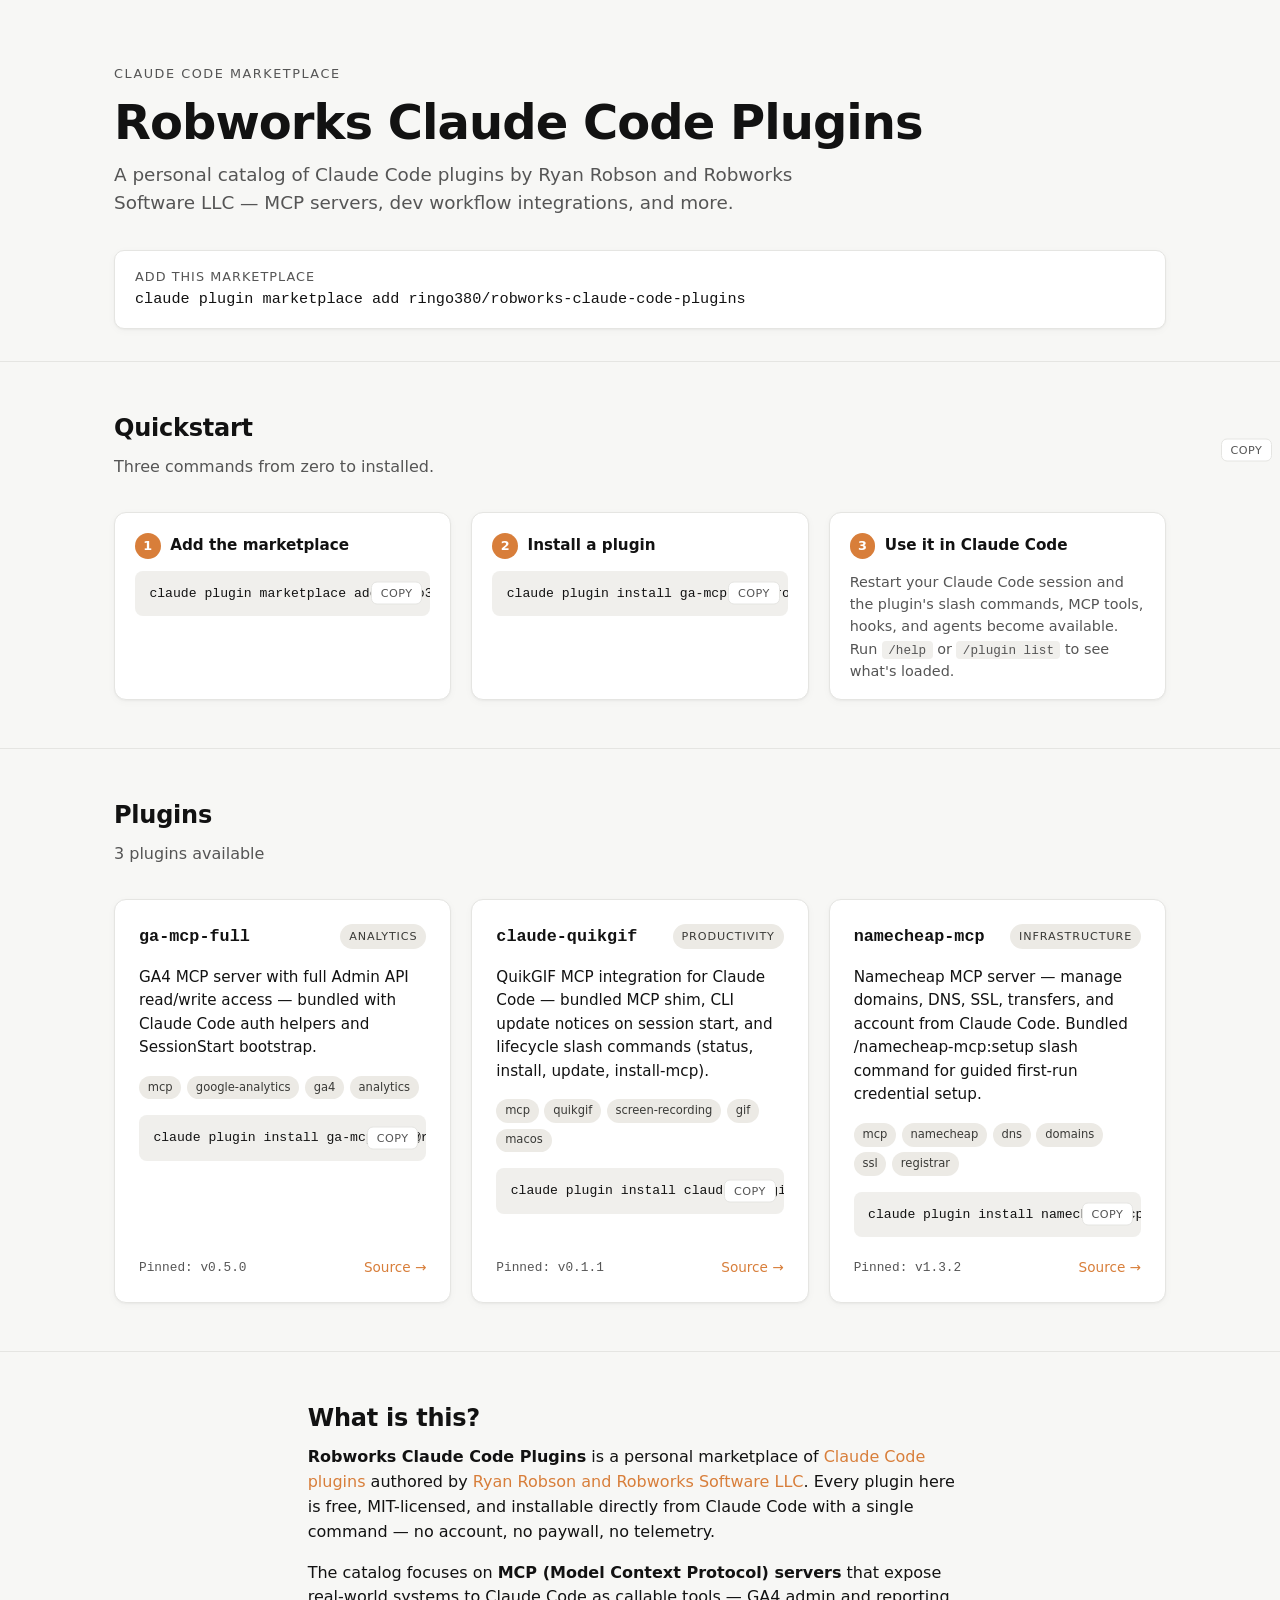
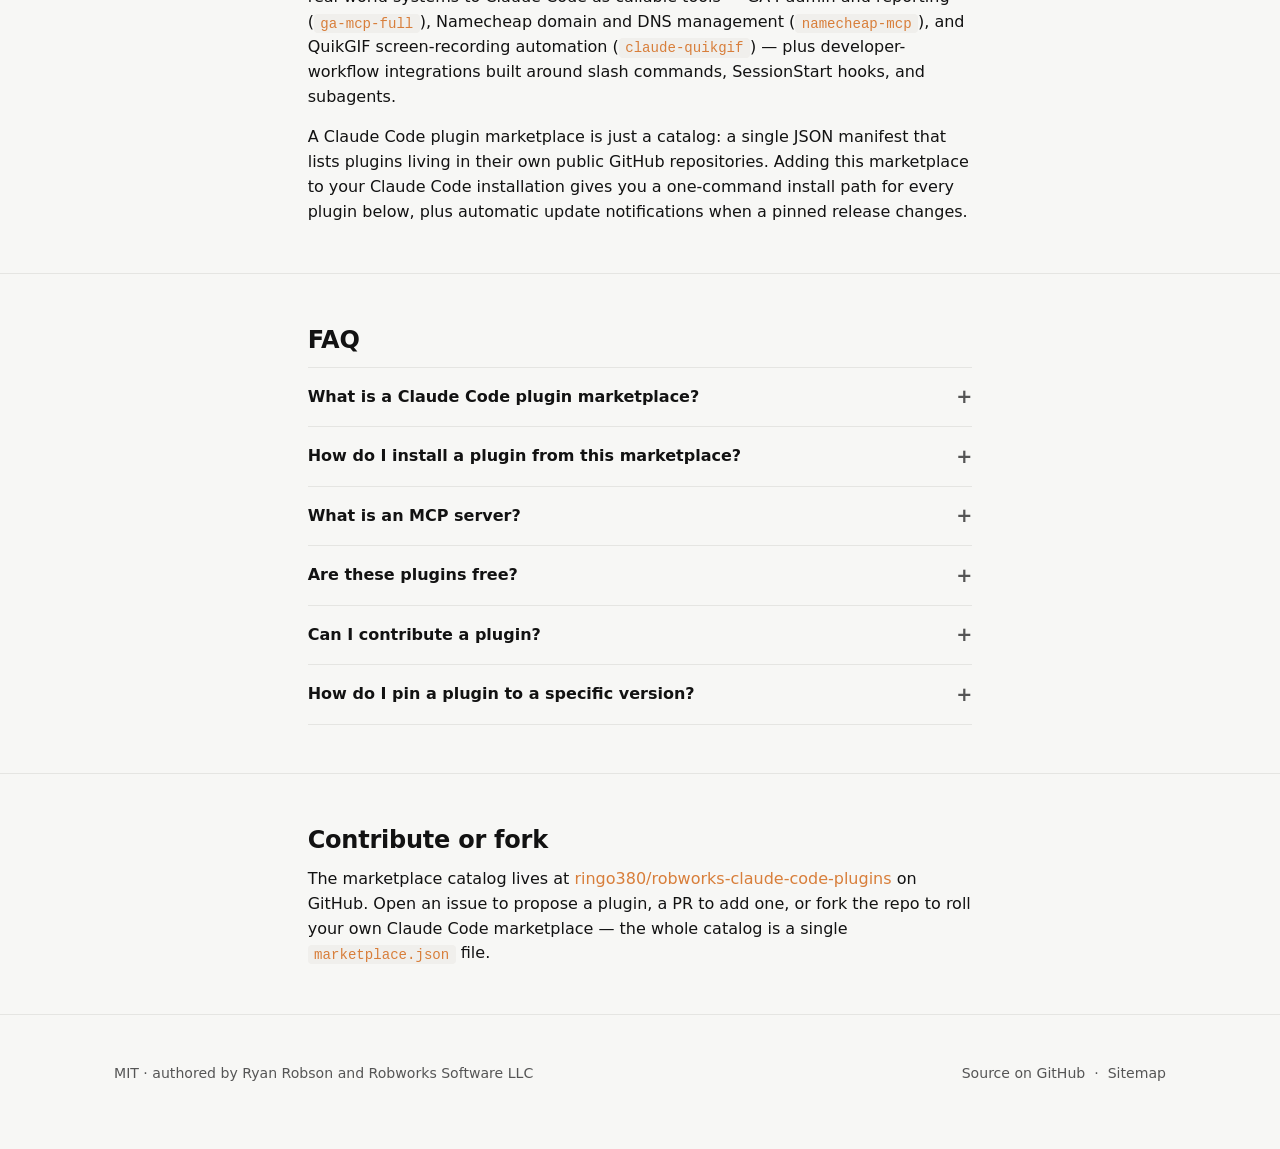
==== docs/index.html @ 470acc2c "fix: sync JSON-LD FAQPage with visible FAQ (6 Q&As) The visible HTML FAQ has six collapsible Q&As bu" ====
<!doctype html>
<html lang="en">
<head>
  <meta charset="utf-8" />
  <meta name="viewport" content="width=device-width, initial-scale=1" />
  <title>Robworks Claude Code Plugins · MCP server marketplace</title>
  <meta name="description" content="A personal Claude Code plugin marketplace by Ryan Robson and Robworks Software LLC. Install MCP servers for Google Analytics, Namecheap, and QuikGIF plus developer workflow plugins with a single command." />
  <link rel="canonical" href="https://code.robworks.info/" />
  <meta name="robots" content="index,follow,max-image-preview:large" />
  <meta name="theme-color" content="#d87e3a" />
  <meta name="author" content="Ryan Robson and Robworks Software LLC" />

  <meta property="og:type" content="website" />
  <meta property="og:site_name" content="Robworks Claude Code Plugins" />
  <meta property="og:locale" content="en_US" />
  <meta property="og:title" content="Robworks Claude Code Plugins · MCP server marketplace" />
  <meta property="og:description" content="A personal Claude Code plugin marketplace — MCP servers for Google Analytics, Namecheap, QuikGIF, and more. Free, MIT-licensed, installable in one command." />
  <meta property="og:url" content="https://code.robworks.info/" />
  <meta property="og:image" content="https://code.robworks.info/og-image.png" />
  <meta property="og:image:width" content="1200" />
  <meta property="og:image:height" content="630" />
  <meta property="og:image:alt" content="Robworks Claude Code Plugins — a personal marketplace of MCP servers and developer workflow plugins" />

  <meta name="twitter:card" content="summary_large_image" />
  <meta name="twitter:title" content="Robworks Claude Code Plugins · MCP server marketplace" />
  <meta name="twitter:description" content="A personal Claude Code plugin marketplace — MCP servers for Google Analytics, Namecheap, QuikGIF, and more. Free, MIT-licensed, installable in one command." />
  <meta name="twitter:image" content="https://code.robworks.info/og-image.png" />
  <meta name="twitter:image:alt" content="Robworks Claude Code Plugins marketplace" />

  <link rel="stylesheet" href="./style.css" />
  <link rel="icon" href="data:image/svg+xml,%3Csvg xmlns='http://www.w3.org/2000/svg' viewBox='0 0 100 100'%3E%3Ctext y='.9em' font-size='90'%3E%E2%9A%99%EF%B8%8F%3C/text%3E%3C/svg%3E" />

  <!-- BEGIN:JSONLD -->
  <script type="application/ld+json">
{
  "@context": "https://schema.org",
  "@graph": [
    {
      "@type": "Organization",
      "@id": "https://robworks.info/#org",
      "name": "Robworks Software LLC",
      "url": "https://robworks.info",
      "founder": {
        "@type": "Person",
        "name": "Ryan Robson"
      }
    },
    {
      "@type": "WebSite",
      "@id": "https://code.robworks.info/#website",
      "url": "https://code.robworks.info/",
      "name": "Robworks Claude Code Plugins",
      "publisher": {
        "@id": "https://robworks.info/#org"
      },
      "inLanguage": "en-US"
    },
    {
      "@type": "CollectionPage",
      "@id": "https://code.robworks.info/#page",
      "url": "https://code.robworks.info/",
      "name": "Robworks Claude Code Plugins",
      "description": "A personal Claude Code plugin marketplace — MCP servers and developer workflow plugins authored by Ryan Robson and Robworks Software LLC.",
      "inLanguage": "en-US",
      "isPartOf": {
        "@id": "https://code.robworks.info/#website"
      },
      "publisher": {
        "@id": "https://robworks.info/#org"
      },
      "mainEntity": {
        "@id": "https://code.robworks.info/#plugins"
      },
      "primaryImageOfPage": "https://code.robworks.info/og-image.png"
    },
    {
      "@type": "ItemList",
      "@id": "https://code.robworks.info/#plugins",
      "name": "Claude Code plugins by Robworks Software LLC",
      "numberOfItems": 3,
      "itemListElement": [
        {
          "@type": "ListItem",
          "position": 1,
          "url": "https://code.robworks.info/#plugin-ga-mcp-full",
          "item": {
            "@id": "https://code.robworks.info/#sw-ga-mcp-full"
          }
        },
        {
          "@type": "ListItem",
          "position": 2,
          "url": "https://code.robworks.info/#plugin-claude-quikgif",
          "item": {
            "@id": "https://code.robworks.info/#sw-claude-quikgif"
          }
        },
        {
          "@type": "ListItem",
          "position": 3,
          "url": "https://code.robworks.info/#plugin-namecheap-mcp",
          "item": {
            "@id": "https://code.robworks.info/#sw-namecheap-mcp"
          }
        }
      ]
    },
    {
      "@type": "SoftwareApplication",
      "@id": "https://code.robworks.info/#sw-ga-mcp-full",
      "name": "ga-mcp-full",
      "applicationCategory": "DeveloperApplication",
      "applicationSubCategory": "Claude Code plugin",
      "operatingSystem": "macOS, Linux, Windows",
      "description": "GA4 MCP server with full Admin API read/write access — bundled with Claude Code auth helpers and SessionStart bootstrap.",
      "softwareVersion": "0.5.0",
      "license": "https://opensource.org/licenses/MIT",
      "url": "https://github.com/ringo380/ga-mcp-full",
      "codeRepository": "https://github.com/ringo380/ga-mcp-full",
      "downloadUrl": "https://github.com/ringo380/ga-mcp-full/releases/tag/v0.5.0",
      "keywords": "mcp, google-analytics, ga4, analytics, claude-code, plugin",
      "author": {
        "@id": "https://robworks.info/#org"
      },
      "publisher": {
        "@id": "https://robworks.info/#org"
      },
      "offers": {
        "@type": "Offer",
        "price": "0",
        "priceCurrency": "USD"
      }
    },
    {
      "@type": "SoftwareApplication",
      "@id": "https://code.robworks.info/#sw-claude-quikgif",
      "name": "claude-quikgif",
      "applicationCategory": "DeveloperApplication",
      "applicationSubCategory": "Claude Code plugin",
      "operatingSystem": "macOS",
      "description": "QuikGIF MCP integration for Claude Code — bundled MCP shim, CLI update notices on session start, and lifecycle slash commands (status, install, update, install-mcp).",
      "softwareVersion": "0.1.1",
      "license": "https://opensource.org/licenses/MIT",
      "url": "https://github.com/ringo380/claude-quikgif",
      "codeRepository": "https://github.com/ringo380/claude-quikgif",
      "downloadUrl": "https://github.com/ringo380/claude-quikgif/releases/tag/v0.1.1",
      "keywords": "mcp, quikgif, screen-recording, gif, macos, claude-code, plugin",
      "author": {
        "@id": "https://robworks.info/#org"
      },
      "publisher": {
        "@id": "https://robworks.info/#org"
      },
      "offers": {
        "@type": "Offer",
        "price": "0",
        "priceCurrency": "USD"
      }
    },
    {
      "@type": "SoftwareApplication",
      "@id": "https://code.robworks.info/#sw-namecheap-mcp",
      "name": "namecheap-mcp",
      "applicationCategory": "DeveloperApplication",
      "applicationSubCategory": "Claude Code plugin",
      "operatingSystem": "macOS, Linux, Windows",
      "description": "Namecheap MCP server — manage domains, DNS, SSL, transfers, and account from Claude Code. Bundled /namecheap-mcp:setup slash command for guided first-run credential setup.",
      "softwareVersion": "1.3.2",
      "license": "https://opensource.org/licenses/MIT",
      "url": "https://github.com/ringo380/namecheap-mcp",
      "codeRepository": "https://github.com/ringo380/namecheap-mcp",
      "downloadUrl": "https://github.com/ringo380/namecheap-mcp/releases/tag/v1.3.2",
      "keywords": "mcp, namecheap, dns, domains, ssl, registrar, claude-code, plugin",
      "author": {
        "@id": "https://robworks.info/#org"
      },
      "publisher": {
        "@id": "https://robworks.info/#org"
      },
      "offers": {
        "@type": "Offer",
        "price": "0",
        "priceCurrency": "USD"
      }
    },
    {
      "@type": "FAQPage",
      "@id": "https://code.robworks.info/#faq",
      "mainEntity": [
        {
          "@type": "Question",
          "name": "What is a Claude Code plugin marketplace?",
          "acceptedAnswer": {
            "@type": "Answer",
            "text": "A Claude Code plugin marketplace is a catalog of plugins — MCP servers, slash commands, agents, skills, and hooks — that you can add to Claude Code with a single command. Adding a marketplace lets you discover and install any of its plugins from inside your terminal."
          }
        },
        {
          "@type": "Question",
          "name": "How do I install a plugin from this marketplace?",
          "acceptedAnswer": {
            "@type": "Answer",
            "text": "Run claude plugin marketplace add ringo380/robworks-claude-code-plugins once, then claude plugin install <name>@robworks-claude-code-plugins for any plugin listed on this page."
          }
        },
        {
          "@type": "Question",
          "name": "What is an MCP server?",
          "acceptedAnswer": {
            "@type": "Answer",
            "text": "An MCP (Model Context Protocol) server exposes tools and resources to an LLM client like Claude Code. Every plugin in this marketplace that ends in -mcp or includes MCP in its name bundles an MCP server you can call from natural-language prompts inside Claude Code."
          }
        },
        {
          "@type": "Question",
          "name": "Are these plugins free?",
          "acceptedAnswer": {
            "@type": "Answer",
            "text": "Yes. Every plugin in this marketplace is MIT-licensed and free to install and use. Some plugins require third-party credentials (a Namecheap API key, a Google Analytics property, a QuikGIF license) which are configured out-of-band — the plugin itself never charges you."
          }
        },
        {
          "@type": "Question",
          "name": "Can I contribute a plugin?",
          "acceptedAnswer": {
            "@type": "Answer",
            "text": "Yes — open an issue or PR at the source repository (github.com/ringo380/robworks-claude-code-plugins). See the Contributing a plugin section in the README for the criteria."
          }
        },
        {
          "@type": "Question",
          "name": "How do I pin a plugin to a specific version?",
          "acceptedAnswer": {
            "@type": "Answer",
            "text": "Each plugin entry in marketplace.json carries a ref (branch or tag) or sha (exact commit). Every plugin on this page is already pinned to a tagged release; see the Pinned link on each card for the exact version."
          }
        }
      ]
    }
  ]
}
  </script>
<!-- END:JSONLD -->
</head>
<body>
  <header>
    <div class="container">
      <p class="eyebrow">Claude Code marketplace</p>
      <h1>Robworks Claude Code Plugins</h1>
      <p class="tagline" id="tagline">A personal catalog of Claude Code plugins by Ryan Robson and Robworks Software LLC — MCP servers, dev workflow integrations, and more.</p>
      <div class="hero-cta">
        <div>
          <div class="label">Add this marketplace</div>
          <code>claude plugin marketplace add ringo380/robworks-claude-code-plugins</code>
        </div>
        <button class="copy-btn" data-copy="claude plugin marketplace add ringo380/robworks-claude-code-plugins">Copy</button>
      </div>
    </div>
  </header>

  <main>
    <section id="quickstart" aria-labelledby="quickstart-heading">
      <div class="container">
        <h2 id="quickstart-heading">Quickstart</h2>
        <p class="section-meta">Three commands from zero to installed.</p>
        <ol class="steps">
          <li>
            <div class="step-label"><span class="step-num">1</span> Add the marketplace</div>
            <div class="install">
              <code>claude plugin marketplace add ringo380/robworks-claude-code-plugins</code>
              <button class="copy-btn" data-copy="claude plugin marketplace add ringo380/robworks-claude-code-plugins">Copy</button>
            </div>
          </li>
          <li>
            <div class="step-label"><span class="step-num">2</span> Install a plugin</div>
            <div class="install">
              <code>claude plugin install ga-mcp-full@robworks-claude-code-plugins</code>
              <button class="copy-btn" data-copy="claude plugin install ga-mcp-full@robworks-claude-code-plugins">Copy</button>
            </div>
          </li>
          <li>
            <div class="step-label"><span class="step-num">3</span> Use it in Claude Code</div>
            <p class="step-note">Restart your Claude Code session and the plugin's slash commands, MCP tools, hooks, and agents become available. Run <code class="inline">/help</code> or <code class="inline">/plugin list</code> to see what's loaded.</p>
          </li>
        </ol>
      </div>
    </section>

    <section id="plugins" aria-labelledby="plugins-heading">
      <div class="container">
        <h2 id="plugins-heading">Plugins</h2>
        <p class="section-meta" id="plugin-count">3 plugins available</p>
        <div id="plugins-grid" class="grid" aria-live="polite">
          <!-- BEGIN:PLUGIN-CARDS -->
          <article class="card" id="plugin-ga-mcp-full" itemscope itemtype="https://schema.org/SoftwareApplication">
            <div class="card-header">
              <h3 itemprop="name">ga-mcp-full</h3>
              <span class="badge">analytics</span>
            </div>
            <p class="description" itemprop="description">GA4 MCP server with full Admin API read/write access — bundled with Claude Code auth helpers and SessionStart bootstrap.</p>
            <div class="tags">
              <span class="tag">mcp</span>
              <span class="tag">google-analytics</span>
              <span class="tag">ga4</span>
              <span class="tag">analytics</span>
            </div>
            <div class="install">
              <code>claude plugin install ga-mcp-full@robworks-claude-code-plugins</code>
              <button class="copy-btn" data-copy="claude plugin install ga-mcp-full@robworks-claude-code-plugins">Copy</button>
            </div>
            <div class="card-footer">
              <span class="pinned">Pinned: <a href="https://github.com/ringo380/ga-mcp-full/releases/tag/v0.5.0" itemprop="softwareVersion">v0.5.0</a></span>
              <a class="repo-link" href="https://github.com/ringo380/ga-mcp-full" itemprop="codeRepository">Source →</a>
            </div>
            <meta itemprop="applicationCategory" content="DeveloperApplication" />
            <meta itemprop="operatingSystem" content="macOS, Linux, Windows" />
          </article>

          <article class="card" id="plugin-claude-quikgif" itemscope itemtype="https://schema.org/SoftwareApplication">
            <div class="card-header">
              <h3 itemprop="name">claude-quikgif</h3>
              <span class="badge">productivity</span>
            </div>
            <p class="description" itemprop="description">QuikGIF MCP integration for Claude Code — bundled MCP shim, CLI update notices on session start, and lifecycle slash commands (status, install, update, install-mcp).</p>
            <div class="tags">
              <span class="tag">mcp</span>
              <span class="tag">quikgif</span>
              <span class="tag">screen-recording</span>
              <span class="tag">gif</span>
              <span class="tag">macos</span>
            </div>
            <div class="install">
              <code>claude plugin install claude-quikgif@robworks-claude-code-plugins</code>
              <button class="copy-btn" data-copy="claude plugin install claude-quikgif@robworks-claude-code-plugins">Copy</button>
            </div>
            <div class="card-footer">
              <span class="pinned">Pinned: <a href="https://github.com/ringo380/claude-quikgif/releases/tag/v0.1.1" itemprop="softwareVersion">v0.1.1</a></span>
              <a class="repo-link" href="https://github.com/ringo380/claude-quikgif" itemprop="codeRepository">Source →</a>
            </div>
            <meta itemprop="applicationCategory" content="DeveloperApplication" />
            <meta itemprop="operatingSystem" content="macOS" />
          </article>

          <article class="card" id="plugin-namecheap-mcp" itemscope itemtype="https://schema.org/SoftwareApplication">
            <div class="card-header">
              <h3 itemprop="name">namecheap-mcp</h3>
              <span class="badge">infrastructure</span>
            </div>
            <p class="description" itemprop="description">Namecheap MCP server — manage domains, DNS, SSL, transfers, and account from Claude Code. Bundled /namecheap-mcp:setup slash command for guided first-run credential setup.</p>
            <div class="tags">
              <span class="tag">mcp</span>
              <span class="tag">namecheap</span>
              <span class="tag">dns</span>
              <span class="tag">domains</span>
              <span class="tag">ssl</span>
              <span class="tag">registrar</span>
            </div>
            <div class="install">
              <code>claude plugin install namecheap-mcp@robworks-claude-code-plugins</code>
              <button class="copy-btn" data-copy="claude plugin install namecheap-mcp@robworks-claude-code-plugins">Copy</button>
            </div>
            <div class="card-footer">
              <span class="pinned">Pinned: <a href="https://github.com/ringo380/namecheap-mcp/releases/tag/v1.3.2" itemprop="softwareVersion">v1.3.2</a></span>
              <a class="repo-link" href="https://github.com/ringo380/namecheap-mcp" itemprop="codeRepository">Source →</a>
            </div>
            <meta itemprop="applicationCategory" content="DeveloperApplication" />
            <meta itemprop="operatingSystem" content="macOS, Linux, Windows" />
          </article>
<!-- END:PLUGIN-CARDS -->
        </div>
      </div>
    </section>

    <section id="about" aria-labelledby="about-heading">
      <div class="container prose">
        <h2 id="about-heading">What is this?</h2>
        <p>
          <strong>Robworks Claude Code Plugins</strong> is a personal marketplace of
          <a href="https://code.claude.com/docs/en/plugins">Claude Code plugins</a> authored by
          <a href="https://robworks.info">Ryan Robson and Robworks Software LLC</a>. Every plugin here
          is free, MIT-licensed, and installable directly from Claude Code with a single command —
          no account, no paywall, no telemetry.
        </p>
        <p>
          The catalog focuses on <strong>MCP (Model Context Protocol) servers</strong> that expose
          real-world systems to Claude Code as callable tools — GA4 admin and reporting
          (<a href="#plugin-ga-mcp-full"><code class="inline">ga-mcp-full</code></a>), Namecheap
          domain and DNS management (<a href="#plugin-namecheap-mcp"><code class="inline">namecheap-mcp</code></a>),
          and QuikGIF screen-recording automation
          (<a href="#plugin-claude-quikgif"><code class="inline">claude-quikgif</code></a>) — plus
          developer-workflow integrations built around slash commands, SessionStart hooks, and
          subagents.
        </p>
        <p>
          A Claude Code plugin marketplace is just a catalog: a single JSON manifest that lists
          plugins living in their own public GitHub repositories. Adding this marketplace to your
          Claude Code installation gives you a one-command install path for every plugin below,
          plus automatic update notifications when a pinned release changes.
        </p>
      </div>
    </section>

    <section id="faq" aria-labelledby="faq-heading">
      <div class="container prose">
        <h2 id="faq-heading">FAQ</h2>
        <details>
          <summary>What is a Claude Code plugin marketplace?</summary>
          <p>A Claude Code plugin marketplace is a catalog of plugins — MCP servers, slash commands, agents, skills, and hooks — that you can add to Claude Code with a single command. Adding a marketplace lets you discover and install any of its plugins from inside your terminal, and keeps you in sync with the latest pinned releases.</p>
        </details>
        <details>
          <summary>How do I install a plugin from this marketplace?</summary>
          <p>Run <code class="inline">claude plugin marketplace add ringo380/robworks-claude-code-plugins</code> once to register the catalog, then <code class="inline">claude plugin install &lt;name&gt;@robworks-claude-code-plugins</code> for any plugin above. Inside an interactive Claude Code session, the slash-command equivalents are <code class="inline">/plugin marketplace add …</code> and <code class="inline">/plugin install …</code>.</p>
        </details>
        <details>
          <summary>What is an MCP server?</summary>
          <p>An MCP (Model Context Protocol) server exposes tools and resources to an LLM client like Claude Code. Every plugin in this marketplace that ends in <code class="inline">-mcp</code> or names MCP explicitly bundles an MCP server you can invoke from natural-language prompts inside Claude Code — no custom client code required.</p>
        </details>
        <details>
          <summary>Are these plugins free?</summary>
          <p>Yes. Every plugin in this marketplace is MIT-licensed and free to install and use. Some plugins require third-party credentials (a Namecheap API key, a Google Analytics property, a QuikGIF license) which are configured out-of-band — the plugin itself never charges you.</p>
        </details>
        <details>
          <summary>Can I contribute a plugin?</summary>
          <p>Yes — open an issue or PR at the <a href="https://github.com/ringo380/robworks-claude-code-plugins">source repository</a>. See <a href="https://github.com/ringo380/robworks-claude-code-plugins#contributing-a-plugin">Contributing a plugin</a> in the README for the criteria.</p>
        </details>
        <details>
          <summary>How do I pin a plugin to a specific version?</summary>
          <p>Each plugin entry in <code class="inline">marketplace.json</code> carries a <code class="inline">ref</code> (branch or tag) or <code class="inline">sha</code> (exact commit). Every plugin on this page is already pinned to a tagged release; see the "Pinned" link on each card for the exact version.</p>
        </details>
      </div>
    </section>

    <section id="contribute" aria-labelledby="contribute-heading">
      <div class="container prose">
        <h2 id="contribute-heading">Contribute or fork</h2>
        <p>
          The marketplace catalog lives at
          <a href="https://github.com/ringo380/robworks-claude-code-plugins">ringo380/robworks-claude-code-plugins</a>
          on GitHub. Open an issue to propose a plugin, a PR to add one, or fork the repo to roll
          your own Claude Code marketplace — the whole catalog is a single
          <a href="https://github.com/ringo380/robworks-claude-code-plugins/blob/main/.claude-plugin/marketplace.json"><code class="inline">marketplace.json</code></a>
          file.
        </p>
      </div>
    </section>
  </main>

  <footer>
    <div class="container footer-row">
      <span>MIT · authored by Ryan Robson and <a href="https://robworks.info">Robworks Software LLC</a></span>
      <span>
        <a href="https://github.com/ringo380/robworks-claude-code-plugins">Source on GitHub</a>
        &nbsp;·&nbsp;
        <a href="/sitemap.xml">Sitemap</a>
      </span>
    </div>
  </footer>

  <script type="module">
    const CATALOG_URL = "https://raw.githubusercontent.com/ringo380/robworks-claude-code-plugins/main/.claude-plugin/marketplace.json";
    const MARKETPLACE_NAME = "robworks-claude-code-plugins";

    const escapeHtml = (s) =>
      String(s ?? "").replace(/[&<>"']/g, (c) => ({
        "&": "&amp;", "<": "&lt;", ">": "&gt;", '"': "&quot;", "'": "&#39;",
      }[c]));

    function renderCard(p) {
      const repo = p.source?.repo ?? "";
      const repoUrl = repo ? `https://github.com/${repo}` : (p.repository || "");
      const ref = p.source?.ref || (p.source?.sha ? p.source.sha.slice(0, 7) : null);
      const refUrl = ref && repo
        ? `https://github.com/${repo}/${p.source?.sha ? "commit" : "releases/tag"}/${p.source?.sha ?? p.source.ref}`
        : null;
      const installCmd = `claude plugin install ${p.name}@${MARKETPLACE_NAME}`;
      const tags = Array.isArray(p.tags) ? p.tags : [];

      return `
        <article class="card" id="plugin-${escapeHtml(p.name)}" itemscope itemtype="https://schema.org/SoftwareApplication">
          <div class="card-header">
            <h3 itemprop="name">${escapeHtml(p.name)}</h3>
            ${p.category ? `<span class="badge">${escapeHtml(p.category)}</span>` : ""}
          </div>
          ${p.description ? `<p class="description" itemprop="description">${escapeHtml(p.description)}</p>` : ""}
          ${tags.length ? `<div class="tags">${tags.map((t) => `<span class="tag">${escapeHtml(t)}</span>`).join("")}</div>` : ""}
          <div class="install">
            <code>${escapeHtml(installCmd)}</code>
            <button class="copy-btn" data-copy="${escapeHtml(installCmd)}">Copy</button>
          </div>
          <div class="card-footer">
            <span class="pinned">
              ${ref ? `Pinned: ${refUrl ? `<a href="${escapeHtml(refUrl)}" itemprop="softwareVersion">${escapeHtml(ref)}</a>` : `<span itemprop="softwareVersion">${escapeHtml(ref)}</span>`}` : "tracks default branch"}
            </span>
            ${repoUrl ? `<a class="repo-link" href="${escapeHtml(repoUrl)}" itemprop="codeRepository">Source →</a>` : ""}
          </div>
        </article>
      `;
    }

    function wireCopyButtons(root) {
      root.querySelectorAll(".copy-btn").forEach((btn) => {
        if (btn.dataset.wired === "1") return;
        btn.dataset.wired = "1";
        btn.addEventListener("click", async () => {
          const text = btn.dataset.copy;
          if (!text) return;
          try {
            await navigator.clipboard.writeText(text);
            const prev = btn.textContent;
            btn.textContent = "Copied";
            btn.classList.add("copied");
            setTimeout(() => {
              btn.textContent = prev;
              btn.classList.remove("copied");
            }, 1500);
          } catch {
            btn.textContent = "Copy failed";
          }
        });
      });
    }

    async function refreshFromRemote() {
      const host = document.getElementById("plugins-grid");
      const count = document.getElementById("plugin-count");
      const tagline = document.getElementById("tagline");
      if (!host) return;
      try {
        const res = await fetch(CATALOG_URL, { cache: "no-cache" });
        if (!res.ok) throw new Error(`HTTP ${res.status}`);
        const data = await res.json();
        const plugins = Array.isArray(data.plugins) ? data.plugins : [];

        if (data.metadata?.description && tagline) {
          tagline.textContent = data.metadata.description;
        }

        if (count) {
          count.textContent = `${plugins.length} plugin${plugins.length === 1 ? "" : "s"} available`;
        }

        if (plugins.length === 0) return;

        const freshHtml = plugins.map(renderCard).join("").trim();
        const currentHtml = host.innerHTML.trim();

        const normalize = (s) => s.replace(/\s+/g, " ").replace(/> </g, "><");
        if (normalize(freshHtml) !== normalize(currentHtml)) {
          host.innerHTML = freshHtml;
          wireCopyButtons(host);
        }
      } catch {
        /* keep baked SSR content; silent fallback */
      }
    }

    wireCopyButtons(document);
    refreshFromRemote();
  </script>
</body>
</html>
---- docs/style.css ----
:root {
  color-scheme: light dark;
  --bg: #f7f7f5;
  --surface: #ffffff;
  --text: #121212;
  --muted: #555;
  --border: #e5e5e2;
  --accent: #d87e3a;
  --accent-hover: #b9631f;
  --code-bg: #f0efec;
  --chip-bg: #eceae5;
  --chip-text: #3a3a37;
  --shadow: 0 1px 2px rgba(0, 0, 0, 0.04), 0 2px 8px rgba(0, 0, 0, 0.03);
}

@media (prefers-color-scheme: dark) {
  :root {
    --bg: #0e0e0d;
    --surface: #18181a;
    --text: #f0efec;
    --muted: #a3a3a0;
    --border: #2a2a2c;
    --accent: #e89452;
    --accent-hover: #f2a668;
    --code-bg: #1f1f21;
    --chip-bg: #252527;
    --chip-text: #cfcfcc;
    --shadow: 0 1px 2px rgba(0, 0, 0, 0.3), 0 2px 8px rgba(0, 0, 0, 0.2);
  }
}

* {
  box-sizing: border-box;
}

html, body {
  margin: 0;
  padding: 0;
}

body {
  font-family: ui-sans-serif, system-ui, -apple-system, "Segoe UI", Roboto, "Helvetica Neue", Arial, sans-serif;
  background: var(--bg);
  color: var(--text);
  line-height: 1.55;
  -webkit-font-smoothing: antialiased;
  -moz-osx-font-smoothing: grayscale;
}

code, pre, .mono {
  font-family: ui-monospace, SFMono-Regular, "SF Mono", Menlo, Consolas, "Liberation Mono", monospace;
}

a {
  color: var(--accent);
  text-decoration: none;
}

a:hover {
  color: var(--accent-hover);
  text-decoration: underline;
}

.container {
  max-width: 1100px;
  margin: 0 auto;
  padding: 0 1.5rem;
}

/* Header */
header {
  padding: 4rem 0 2rem;
  border-bottom: 1px solid var(--border);
}

.eyebrow {
  font-size: 0.8rem;
  text-transform: uppercase;
  letter-spacing: 0.12em;
  color: var(--muted);
  margin: 0 0 0.75rem;
}

h1 {
  font-size: clamp(2rem, 5vw, 3rem);
  margin: 0 0 0.75rem;
  letter-spacing: -0.02em;
  line-height: 1.1;
}

.tagline {
  font-size: 1.15rem;
  color: var(--muted);
  margin: 0 0 2rem;
  max-width: 60ch;
}

.hero-cta {
  background: var(--surface);
  border: 1px solid var(--border);
  border-radius: 10px;
  padding: 1rem 1.25rem;
  display: flex;
  align-items: center;
  justify-content: space-between;
  gap: 1rem;
  flex-wrap: wrap;
  box-shadow: var(--shadow);
}

.hero-cta .label {
  font-size: 0.8rem;
  color: var(--muted);
  text-transform: uppercase;
  letter-spacing: 0.08em;
}

.hero-cta code {
  background: transparent;
  padding: 0;
  font-size: 0.95rem;
}

/* Section */
section {
  padding: 3rem 0;
}

h2 {
  font-size: 1.5rem;
  margin: 0 0 0.5rem;
  letter-spacing: -0.01em;
}

.section-meta {
  color: var(--muted);
  margin: 0 0 2rem;
}

/* Grid */
.grid {
  display: grid;
  grid-template-columns: repeat(auto-fill, minmax(320px, 1fr));
  gap: 1.25rem;
}

/* Card */
.card {
  background: var(--surface);
  border: 1px solid var(--border);
  border-radius: 12px;
  padding: 1.5rem;
  display: flex;
  flex-direction: column;
  gap: 1rem;
  box-shadow: var(--shadow);
}

.card-header {
  display: flex;
  align-items: flex-start;
  justify-content: space-between;
  gap: 0.75rem;
}

.card h3 {
  margin: 0;
  font-family: ui-monospace, SFMono-Regular, Menlo, Consolas, monospace;
  font-size: 1.05rem;
  font-weight: 600;
  word-break: break-all;
}

.badge {
  font-size: 0.7rem;
  text-transform: uppercase;
  letter-spacing: 0.08em;
  background: var(--chip-bg);
  color: var(--chip-text);
  padding: 0.25rem 0.55rem;
  border-radius: 999px;
  white-space: nowrap;
  font-weight: 500;
}

.card p.description {
  margin: 0;
  color: var(--text);
  font-size: 0.95rem;
}

.tags {
  display: flex;
  flex-wrap: wrap;
  gap: 0.35rem;
}

.tag {
  font-size: 0.72rem;
  background: var(--chip-bg);
  color: var(--chip-text);
  padding: 0.18rem 0.55rem;
  border-radius: 999px;
}

.install {
  position: relative;
  background: var(--code-bg);
  border-radius: 8px;
  padding: 0.75rem 0.9rem;
  padding-right: 3.25rem;
  font-size: 0.82rem;
  overflow-x: auto;
  white-space: nowrap;
}

.copy-btn {
  position: absolute;
  top: 50%;
  right: 0.5rem;
  transform: translateY(-50%);
  background: var(--surface);
  color: var(--muted);
  border: 1px solid var(--border);
  border-radius: 6px;
  font-size: 0.7rem;
  padding: 0.25rem 0.55rem;
  cursor: pointer;
  font-family: inherit;
  letter-spacing: 0.04em;
  text-transform: uppercase;
}

.copy-btn:hover {
  color: var(--accent);
  border-color: var(--accent);
}

.copy-btn.copied {
  color: var(--accent);
  border-color: var(--accent);
}

.card-footer {
  margin-top: auto;
  display: flex;
  justify-content: space-between;
  align-items: center;
  gap: 0.75rem;
  flex-wrap: wrap;
  font-size: 0.85rem;
  color: var(--muted);
  padding-top: 0.25rem;
}

.card-footer .pinned {
  font-family: ui-monospace, SFMono-Regular, Menlo, Consolas, monospace;
  font-size: 0.8rem;
}

.card-footer .pinned a {
  color: var(--muted);
}

.card-footer .pinned a:hover {
  color: var(--accent);
}

.card-footer .repo-link {
  font-weight: 500;
}

/* Loading / error */
.status {
  padding: 2rem;
  text-align: center;
  color: var(--muted);
  font-size: 0.95rem;
}

/* Quickstart steps */
.steps {
  list-style: none;
  margin: 0;
  padding: 0;
  display: grid;
  gap: 1.25rem;
  grid-template-columns: repeat(auto-fit, minmax(300px, 1fr));
}

.steps li {
  background: var(--surface);
  border: 1px solid var(--border);
  border-radius: 12px;
  padding: 1.25rem 1.25rem 1rem;
  display: flex;
  flex-direction: column;
  gap: 0.75rem;
  box-shadow: var(--shadow);
}

.step-label {
  display: flex;
  align-items: center;
  gap: 0.6rem;
  font-weight: 600;
  font-size: 0.95rem;
  color: var(--text);
}

.step-num {
  display: inline-flex;
  align-items: center;
  justify-content: center;
  min-width: 1.6rem;
  height: 1.6rem;
  border-radius: 999px;
  background: var(--accent);
  color: #fff;
  font-size: 0.8rem;
  font-weight: 700;
}

.step-note {
  margin: 0;
  color: var(--muted);
  font-size: 0.9rem;
}

code.inline {
  background: var(--code-bg);
  padding: 0.1rem 0.4rem;
  border-radius: 4px;
  font-size: 0.88em;
}

/* Prose (about, faq, contribute) */
.prose {
  max-width: 70ch;
}

.prose p {
  margin: 0 0 1rem;
  color: var(--text);
}

.prose p:last-child {
  margin-bottom: 0;
}

.prose a {
  color: var(--accent);
}

/* FAQ details */
#faq details {
  border-top: 1px solid var(--border);
  padding: 0.9rem 0;
}

#faq details:last-of-type {
  border-bottom: 1px solid var(--border);
}

#faq summary {
  cursor: pointer;
  font-weight: 600;
  font-size: 1rem;
  color: var(--text);
  list-style: none;
  display: flex;
  align-items: center;
  justify-content: space-between;
  gap: 1rem;
}

#faq summary::-webkit-details-marker {
  display: none;
}

#faq summary::after {
  content: "+";
  color: var(--muted);
  font-size: 1.2rem;
  transition: transform 0.15s ease;
}

#faq details[open] summary::after {
  content: "−";
}

#faq details > p {
  margin: 0.75rem 0 0;
  color: var(--muted);
  font-size: 0.95rem;
  line-height: 1.6;
}

/* Section dividers */
#quickstart,
#plugins,
#about,
#faq,
#contribute {
  border-bottom: 1px solid var(--border);
}

#contribute {
  border-bottom: none;
}

/* Footer */
footer {
  padding: 3rem 0 4rem;
  border-top: 1px solid var(--border);
  color: var(--muted);
  font-size: 0.88rem;
}

footer .footer-row {
  display: flex;
  justify-content: space-between;
  flex-wrap: wrap;
  gap: 0.75rem;
}

footer a {
  color: var(--muted);
}

footer a:hover {
  color: var(--accent);
}
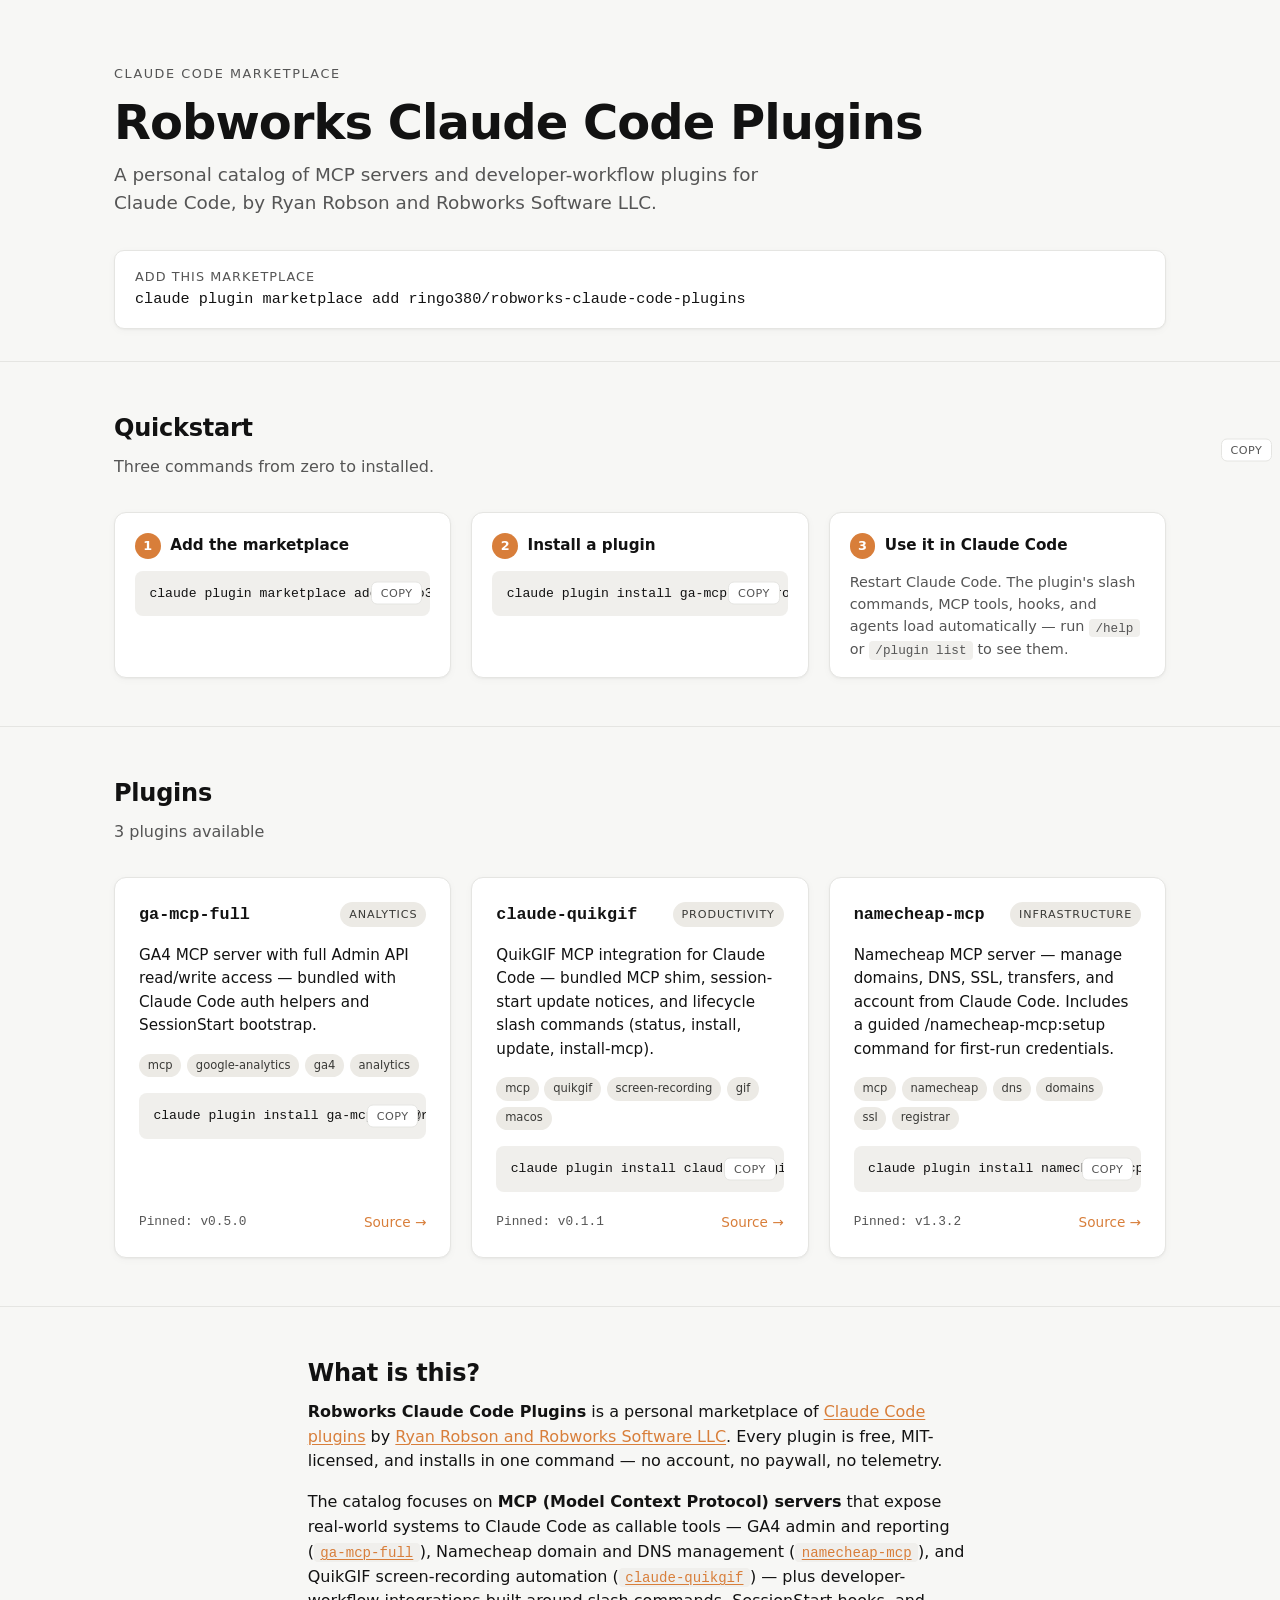
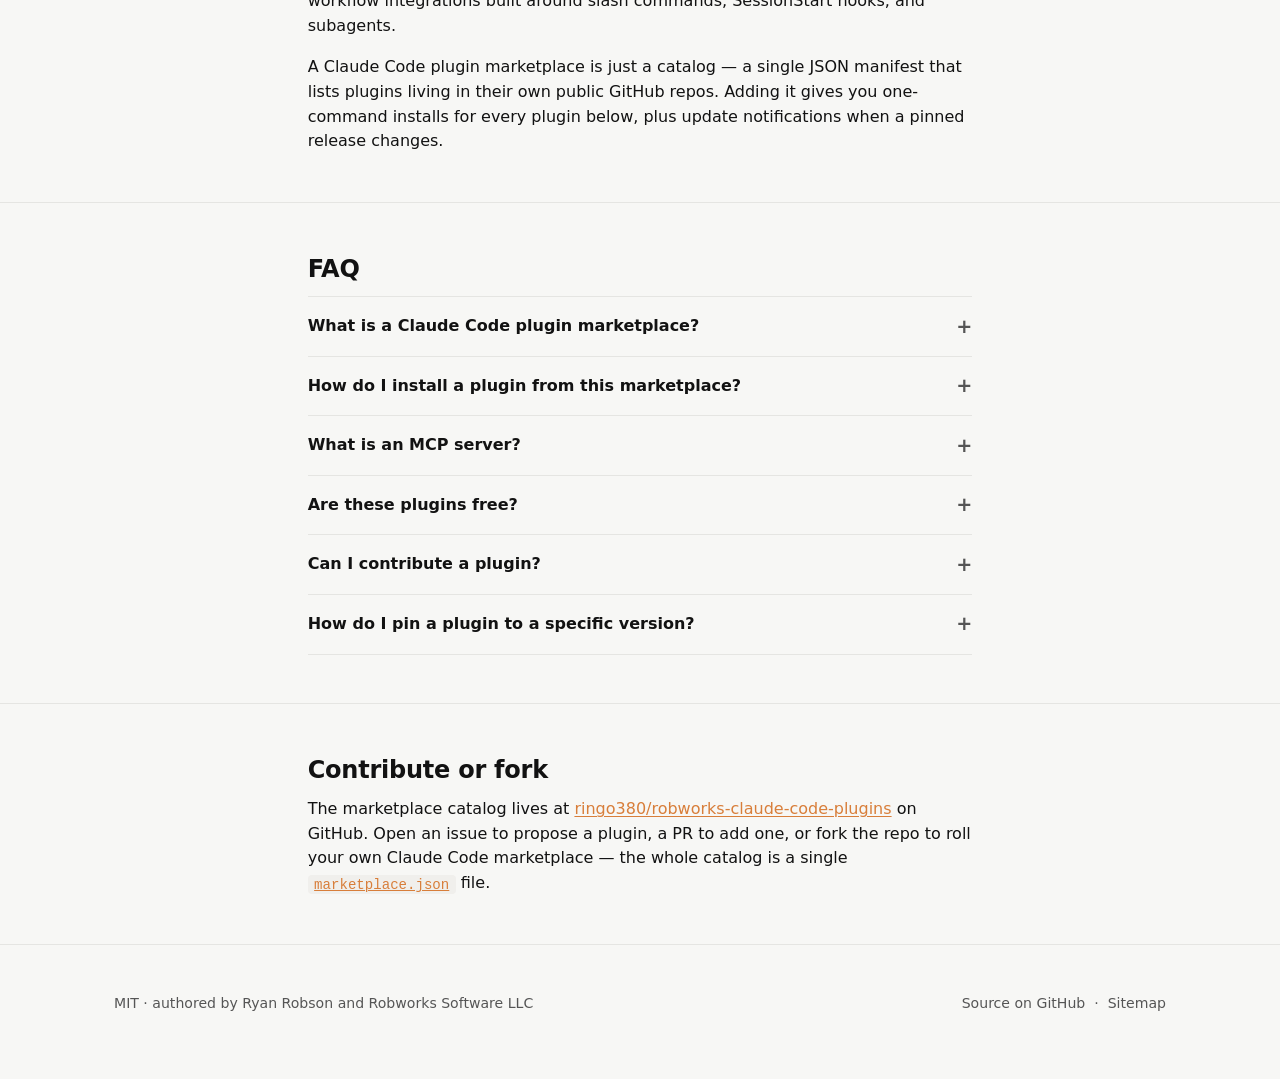
==== commit 59983969: "copy: tighten hero, about, and FAQ prose - Hero tagline now leads with what (MCP + dev-workflow), dr" ====
--- a/docs/index.html
+++ b/docs/index.html
@@ -4,7 +4,7 @@
   <meta charset="utf-8" />
   <meta name="viewport" content="width=device-width, initial-scale=1" />
   <title>Robworks Claude Code Plugins · MCP server marketplace</title>
-  <meta name="description" content="A personal Claude Code plugin marketplace by Ryan Robson and Robworks Software LLC. Install MCP servers for Google Analytics, Namecheap, and QuikGIF plus developer workflow plugins with a single command." />
+  <meta name="description" content="Personal Claude Code plugin marketplace. Install MCP servers for Google Analytics, Namecheap, and QuikGIF — plus developer workflow plugins — with one command." />
   <link rel="canonical" href="https://code.robworks.info/" />
   <meta name="robots" content="index,follow,max-image-preview:large" />
   <meta name="theme-color" content="#d87e3a" />
@@ -14,7 +14,7 @@
   <meta property="og:site_name" content="Robworks Claude Code Plugins" />
   <meta property="og:locale" content="en_US" />
   <meta property="og:title" content="Robworks Claude Code Plugins · MCP server marketplace" />
-  <meta property="og:description" content="A personal Claude Code plugin marketplace — MCP servers for Google Analytics, Namecheap, QuikGIF, and more. Free, MIT-licensed, installable in one command." />
+  <meta property="og:description" content="Personal Claude Code plugin marketplace — MCP servers for Google Analytics, Namecheap, and QuikGIF, plus developer workflow plugins. Free, MIT-licensed, one-command install." />
   <meta property="og:url" content="https://code.robworks.info/" />
   <meta property="og:image" content="https://code.robworks.info/og-image.png" />
   <meta property="og:image:width" content="1200" />
@@ -23,7 +23,7 @@
 
   <meta name="twitter:card" content="summary_large_image" />
   <meta name="twitter:title" content="Robworks Claude Code Plugins · MCP server marketplace" />
-  <meta name="twitter:description" content="A personal Claude Code plugin marketplace — MCP servers for Google Analytics, Namecheap, QuikGIF, and more. Free, MIT-licensed, installable in one command." />
+  <meta name="twitter:description" content="Personal Claude Code plugin marketplace — MCP servers for Google Analytics, Namecheap, and QuikGIF, plus developer workflow plugins. Free, MIT-licensed, one-command install." />
   <meta name="twitter:image" content="https://code.robworks.info/og-image.png" />
   <meta name="twitter:image:alt" content="Robworks Claude Code Plugins marketplace" />
 
@@ -60,7 +60,7 @@
       "@id": "https://code.robworks.info/#page",
       "url": "https://code.robworks.info/",
       "name": "Robworks Claude Code Plugins",
-      "description": "A personal Claude Code plugin marketplace — MCP servers and developer workflow plugins authored by Ryan Robson and Robworks Software LLC.",
+      "description": "A personal Claude Code plugin marketplace — MCP servers and developer-workflow plugins by Ryan Robson and Robworks Software LLC.",
       "inLanguage": "en-US",
       "isPartOf": {
         "@id": "https://code.robworks.info/#website"
@@ -138,7 +138,7 @@
       "applicationCategory": "DeveloperApplication",
       "applicationSubCategory": "Claude Code plugin",
       "operatingSystem": "macOS",
-      "description": "QuikGIF MCP integration for Claude Code — bundled MCP shim, CLI update notices on session start, and lifecycle slash commands (status, install, update, install-mcp).",
+      "description": "QuikGIF MCP integration for Claude Code — bundled MCP shim, session-start update notices, and lifecycle slash commands (status, install, update, install-mcp).",
       "softwareVersion": "0.1.1",
       "license": "https://opensource.org/licenses/MIT",
       "url": "https://github.com/ringo380/claude-quikgif",
@@ -164,7 +164,7 @@
       "applicationCategory": "DeveloperApplication",
       "applicationSubCategory": "Claude Code plugin",
       "operatingSystem": "macOS, Linux, Windows",
-      "description": "Namecheap MCP server — manage domains, DNS, SSL, transfers, and account from Claude Code. Bundled /namecheap-mcp:setup slash command for guided first-run credential setup.",
+      "description": "Namecheap MCP server — manage domains, DNS, SSL, transfers, and account from Claude Code. Includes a guided /namecheap-mcp:setup command for first-run credentials.",
       "softwareVersion": "1.3.2",
       "license": "https://opensource.org/licenses/MIT",
       "url": "https://github.com/ringo380/namecheap-mcp",
@@ -192,7 +192,7 @@
           "name": "What is a Claude Code plugin marketplace?",
           "acceptedAnswer": {
             "@type": "Answer",
-            "text": "A Claude Code plugin marketplace is a catalog of plugins — MCP servers, slash commands, agents, skills, and hooks — that you can add to Claude Code with a single command. Adding a marketplace lets you discover and install any of its plugins from inside your terminal."
+            "text": "A catalog of plugins — MCP servers, slash commands, agents, skills, and hooks — you can add to Claude Code in one command. Once added, you can discover and install any plugin from your terminal, and stay in sync with the latest pinned releases."
           }
         },
         {
@@ -208,7 +208,7 @@
           "name": "What is an MCP server?",
           "acceptedAnswer": {
             "@type": "Answer",
-            "text": "An MCP (Model Context Protocol) server exposes tools and resources to an LLM client like Claude Code. Every plugin in this marketplace that ends in -mcp or includes MCP in its name bundles an MCP server you can call from natural-language prompts inside Claude Code."
+            "text": "An MCP (Model Context Protocol) server exposes tools and resources to an LLM client like Claude Code. Every plugin on this page bundles an MCP server — invoke its tools from plain-language prompts in Claude Code, no custom client code required."
           }
         },
         {
@@ -216,7 +216,7 @@
           "name": "Are these plugins free?",
           "acceptedAnswer": {
             "@type": "Answer",
-            "text": "Yes. Every plugin in this marketplace is MIT-licensed and free to install and use. Some plugins require third-party credentials (a Namecheap API key, a Google Analytics property, a QuikGIF license) which are configured out-of-band — the plugin itself never charges you."
+            "text": "Yes. Every plugin is MIT-licensed and free to install and use. Some need third-party credentials (a Namecheap API key, a Google Analytics property, a QuikGIF license) that you configure separately — the plugin never charges you."
           }
         },
         {
@@ -247,7 +247,7 @@
     <div class="container">
       <p class="eyebrow">Claude Code marketplace</p>
       <h1>Robworks Claude Code Plugins</h1>
-      <p class="tagline" id="tagline">A personal catalog of Claude Code plugins by Ryan Robson and Robworks Software LLC — MCP servers, dev workflow integrations, and more.</p>
+      <p class="tagline" id="tagline">A personal catalog of MCP servers and developer-workflow plugins for Claude Code, by Ryan Robson and Robworks Software LLC.</p>
       <div class="hero-cta">
         <div>
           <div class="label">Add this marketplace</div>
@@ -280,7 +280,7 @@
           </li>
           <li>
             <div class="step-label"><span class="step-num">3</span> Use it in Claude Code</div>
-            <p class="step-note">Restart your Claude Code session and the plugin's slash commands, MCP tools, hooks, and agents become available. Run <code class="inline">/help</code> or <code class="inline">/plugin list</code> to see what's loaded.</p>
+            <p class="step-note">Restart Claude Code. The plugin's slash commands, MCP tools, hooks, and agents load automatically — run <code class="inline">/help</code> or <code class="inline">/plugin list</code> to see them.</p>
           </li>
         </ol>
       </div>
@@ -292,12 +292,12 @@
         <p class="section-meta" id="plugin-count">3 plugins available</p>
         <div id="plugins-grid" class="grid" aria-live="polite">
           <!-- BEGIN:PLUGIN-CARDS -->
-          <article class="card" id="plugin-ga-mcp-full" itemscope itemtype="https://schema.org/SoftwareApplication">
+          <article class="card" id="plugin-ga-mcp-full">
             <div class="card-header">
-              <h3 itemprop="name">ga-mcp-full</h3>
+              <h3>ga-mcp-full</h3>
               <span class="badge">analytics</span>
             </div>
-            <p class="description" itemprop="description">GA4 MCP server with full Admin API read/write access — bundled with Claude Code auth helpers and SessionStart bootstrap.</p>
+            <p class="description">GA4 MCP server with full Admin API read/write access — bundled with Claude Code auth helpers and SessionStart bootstrap.</p>
             <div class="tags">
               <span class="tag">mcp</span>
               <span class="tag">google-analytics</span>
@@ -309,19 +309,17 @@
               <button class="copy-btn" data-copy="claude plugin install ga-mcp-full@robworks-claude-code-plugins">Copy</button>
             </div>
             <div class="card-footer">
-              <span class="pinned">Pinned: <a href="https://github.com/ringo380/ga-mcp-full/releases/tag/v0.5.0" itemprop="softwareVersion">v0.5.0</a></span>
-              <a class="repo-link" href="https://github.com/ringo380/ga-mcp-full" itemprop="codeRepository">Source →</a>
-            </div>
-            <meta itemprop="applicationCategory" content="DeveloperApplication" />
-            <meta itemprop="operatingSystem" content="macOS, Linux, Windows" />
+              <span class="pinned">Pinned: <a href="https://github.com/ringo380/ga-mcp-full/releases/tag/v0.5.0">v0.5.0</a></span>
+              <a class="repo-link" href="https://github.com/ringo380/ga-mcp-full">Source →</a>
+            </div>
           </article>
 
-          <article class="card" id="plugin-claude-quikgif" itemscope itemtype="https://schema.org/SoftwareApplication">
+          <article class="card" id="plugin-claude-quikgif">
             <div class="card-header">
-              <h3 itemprop="name">claude-quikgif</h3>
+              <h3>claude-quikgif</h3>
               <span class="badge">productivity</span>
             </div>
-            <p class="description" itemprop="description">QuikGIF MCP integration for Claude Code — bundled MCP shim, CLI update notices on session start, and lifecycle slash commands (status, install, update, install-mcp).</p>
+            <p class="description">QuikGIF MCP integration for Claude Code — bundled MCP shim, session-start update notices, and lifecycle slash commands (status, install, update, install-mcp).</p>
             <div class="tags">
               <span class="tag">mcp</span>
               <span class="tag">quikgif</span>
@@ -334,19 +332,17 @@
               <button class="copy-btn" data-copy="claude plugin install claude-quikgif@robworks-claude-code-plugins">Copy</button>
             </div>
             <div class="card-footer">
-              <span class="pinned">Pinned: <a href="https://github.com/ringo380/claude-quikgif/releases/tag/v0.1.1" itemprop="softwareVersion">v0.1.1</a></span>
-              <a class="repo-link" href="https://github.com/ringo380/claude-quikgif" itemprop="codeRepository">Source →</a>
-            </div>
-            <meta itemprop="applicationCategory" content="DeveloperApplication" />
-            <meta itemprop="operatingSystem" content="macOS" />
+              <span class="pinned">Pinned: <a href="https://github.com/ringo380/claude-quikgif/releases/tag/v0.1.1">v0.1.1</a></span>
+              <a class="repo-link" href="https://github.com/ringo380/claude-quikgif">Source →</a>
+            </div>
           </article>
 
-          <article class="card" id="plugin-namecheap-mcp" itemscope itemtype="https://schema.org/SoftwareApplication">
+          <article class="card" id="plugin-namecheap-mcp">
             <div class="card-header">
-              <h3 itemprop="name">namecheap-mcp</h3>
+              <h3>namecheap-mcp</h3>
               <span class="badge">infrastructure</span>
             </div>
-            <p class="description" itemprop="description">Namecheap MCP server — manage domains, DNS, SSL, transfers, and account from Claude Code. Bundled /namecheap-mcp:setup slash command for guided first-run credential setup.</p>
+            <p class="description">Namecheap MCP server — manage domains, DNS, SSL, transfers, and account from Claude Code. Includes a guided /namecheap-mcp:setup command for first-run credentials.</p>
             <div class="tags">
               <span class="tag">mcp</span>
               <span class="tag">namecheap</span>
@@ -360,11 +356,9 @@
               <button class="copy-btn" data-copy="claude plugin install namecheap-mcp@robworks-claude-code-plugins">Copy</button>
             </div>
             <div class="card-footer">
-              <span class="pinned">Pinned: <a href="https://github.com/ringo380/namecheap-mcp/releases/tag/v1.3.2" itemprop="softwareVersion">v1.3.2</a></span>
-              <a class="repo-link" href="https://github.com/ringo380/namecheap-mcp" itemprop="codeRepository">Source →</a>
-            </div>
-            <meta itemprop="applicationCategory" content="DeveloperApplication" />
-            <meta itemprop="operatingSystem" content="macOS, Linux, Windows" />
+              <span class="pinned">Pinned: <a href="https://github.com/ringo380/namecheap-mcp/releases/tag/v1.3.2">v1.3.2</a></span>
+              <a class="repo-link" href="https://github.com/ringo380/namecheap-mcp">Source →</a>
+            </div>
           </article>
 <!-- END:PLUGIN-CARDS -->
         </div>
@@ -376,10 +370,9 @@
         <h2 id="about-heading">What is this?</h2>
         <p>
           <strong>Robworks Claude Code Plugins</strong> is a personal marketplace of
-          <a href="https://code.claude.com/docs/en/plugins">Claude Code plugins</a> authored by
-          <a href="https://robworks.info">Ryan Robson and Robworks Software LLC</a>. Every plugin here
-          is free, MIT-licensed, and installable directly from Claude Code with a single command —
-          no account, no paywall, no telemetry.
+          <a href="https://code.claude.com/docs/en/plugins">Claude Code plugins</a> by
+          <a href="https://robworks.info">Ryan Robson and Robworks Software LLC</a>. Every plugin is
+          free, MIT-licensed, and installs in one command — no account, no paywall, no telemetry.
         </p>
         <p>
           The catalog focuses on <strong>MCP (Model Context Protocol) servers</strong> that expose
@@ -392,10 +385,9 @@
           subagents.
         </p>
         <p>
-          A Claude Code plugin marketplace is just a catalog: a single JSON manifest that lists
-          plugins living in their own public GitHub repositories. Adding this marketplace to your
-          Claude Code installation gives you a one-command install path for every plugin below,
-          plus automatic update notifications when a pinned release changes.
+          A Claude Code plugin marketplace is just a catalog — a single JSON manifest that lists
+          plugins living in their own public GitHub repos. Adding it gives you one-command installs
+          for every plugin below, plus update notifications when a pinned release changes.
         </p>
       </div>
     </section>
@@ -405,7 +397,7 @@
         <h2 id="faq-heading">FAQ</h2>
         <details>
           <summary>What is a Claude Code plugin marketplace?</summary>
-          <p>A Claude Code plugin marketplace is a catalog of plugins — MCP servers, slash commands, agents, skills, and hooks — that you can add to Claude Code with a single command. Adding a marketplace lets you discover and install any of its plugins from inside your terminal, and keeps you in sync with the latest pinned releases.</p>
+          <p>A catalog of plugins — MCP servers, slash commands, agents, skills, and hooks — you can add to Claude Code in one command. Once added, you can discover and install any plugin from your terminal, and stay in sync with the latest pinned releases.</p>
         </details>
         <details>
           <summary>How do I install a plugin from this marketplace?</summary>
@@ -413,11 +405,11 @@
         </details>
         <details>
           <summary>What is an MCP server?</summary>
-          <p>An MCP (Model Context Protocol) server exposes tools and resources to an LLM client like Claude Code. Every plugin in this marketplace that ends in <code class="inline">-mcp</code> or names MCP explicitly bundles an MCP server you can invoke from natural-language prompts inside Claude Code — no custom client code required.</p>
+          <p>An MCP (Model Context Protocol) server exposes tools and resources to an LLM client like Claude Code. Every plugin on this page bundles an MCP server — invoke its tools from plain-language prompts in Claude Code, no custom client code required.</p>
         </details>
         <details>
           <summary>Are these plugins free?</summary>
-          <p>Yes. Every plugin in this marketplace is MIT-licensed and free to install and use. Some plugins require third-party credentials (a Namecheap API key, a Google Analytics property, a QuikGIF license) which are configured out-of-band — the plugin itself never charges you.</p>
+          <p>Yes. Every plugin is MIT-licensed and free to install and use. Some need third-party credentials (a Namecheap API key, a Google Analytics property, a QuikGIF license) that you configure separately — the plugin never charges you.</p>
         </details>
         <details>
           <summary>Can I contribute a plugin?</summary>
@@ -476,12 +468,12 @@
       const tags = Array.isArray(p.tags) ? p.tags : [];
 
       return `
-        <article class="card" id="plugin-${escapeHtml(p.name)}" itemscope itemtype="https://schema.org/SoftwareApplication">
+        <article class="card" id="plugin-${escapeHtml(p.name)}">
           <div class="card-header">
-            <h3 itemprop="name">${escapeHtml(p.name)}</h3>
+            <h3>${escapeHtml(p.name)}</h3>
             ${p.category ? `<span class="badge">${escapeHtml(p.category)}</span>` : ""}
           </div>
-          ${p.description ? `<p class="description" itemprop="description">${escapeHtml(p.description)}</p>` : ""}
+          ${p.description ? `<p class="description">${escapeHtml(p.description)}</p>` : ""}
           ${tags.length ? `<div class="tags">${tags.map((t) => `<span class="tag">${escapeHtml(t)}</span>`).join("")}</div>` : ""}
           <div class="install">
             <code>${escapeHtml(installCmd)}</code>
@@ -489,9 +481,9 @@
           </div>
           <div class="card-footer">
             <span class="pinned">
-              ${ref ? `Pinned: ${refUrl ? `<a href="${escapeHtml(refUrl)}" itemprop="softwareVersion">${escapeHtml(ref)}</a>` : `<span itemprop="softwareVersion">${escapeHtml(ref)}</span>`}` : "tracks default branch"}
+              ${ref ? `Pinned: ${refUrl ? `<a href="${escapeHtml(refUrl)}">${escapeHtml(ref)}</a>` : escapeHtml(ref)}` : "tracks default branch"}
             </span>
-            ${repoUrl ? `<a class="repo-link" href="${escapeHtml(repoUrl)}" itemprop="codeRepository">Source →</a>` : ""}
+            ${repoUrl ? `<a class="repo-link" href="${escapeHtml(repoUrl)}">Source →</a>` : ""}
           </div>
         </article>
       `;
--- a/docs/style.css
+++ b/docs/style.css
@@ -350,6 +350,13 @@
 
 .prose a {
   color: var(--accent);
+  text-decoration: underline;
+  text-decoration-thickness: 1px;
+  text-underline-offset: 2px;
+}
+
+.prose a:hover {
+  text-decoration-thickness: 2px;
 }
 
 /* FAQ details */
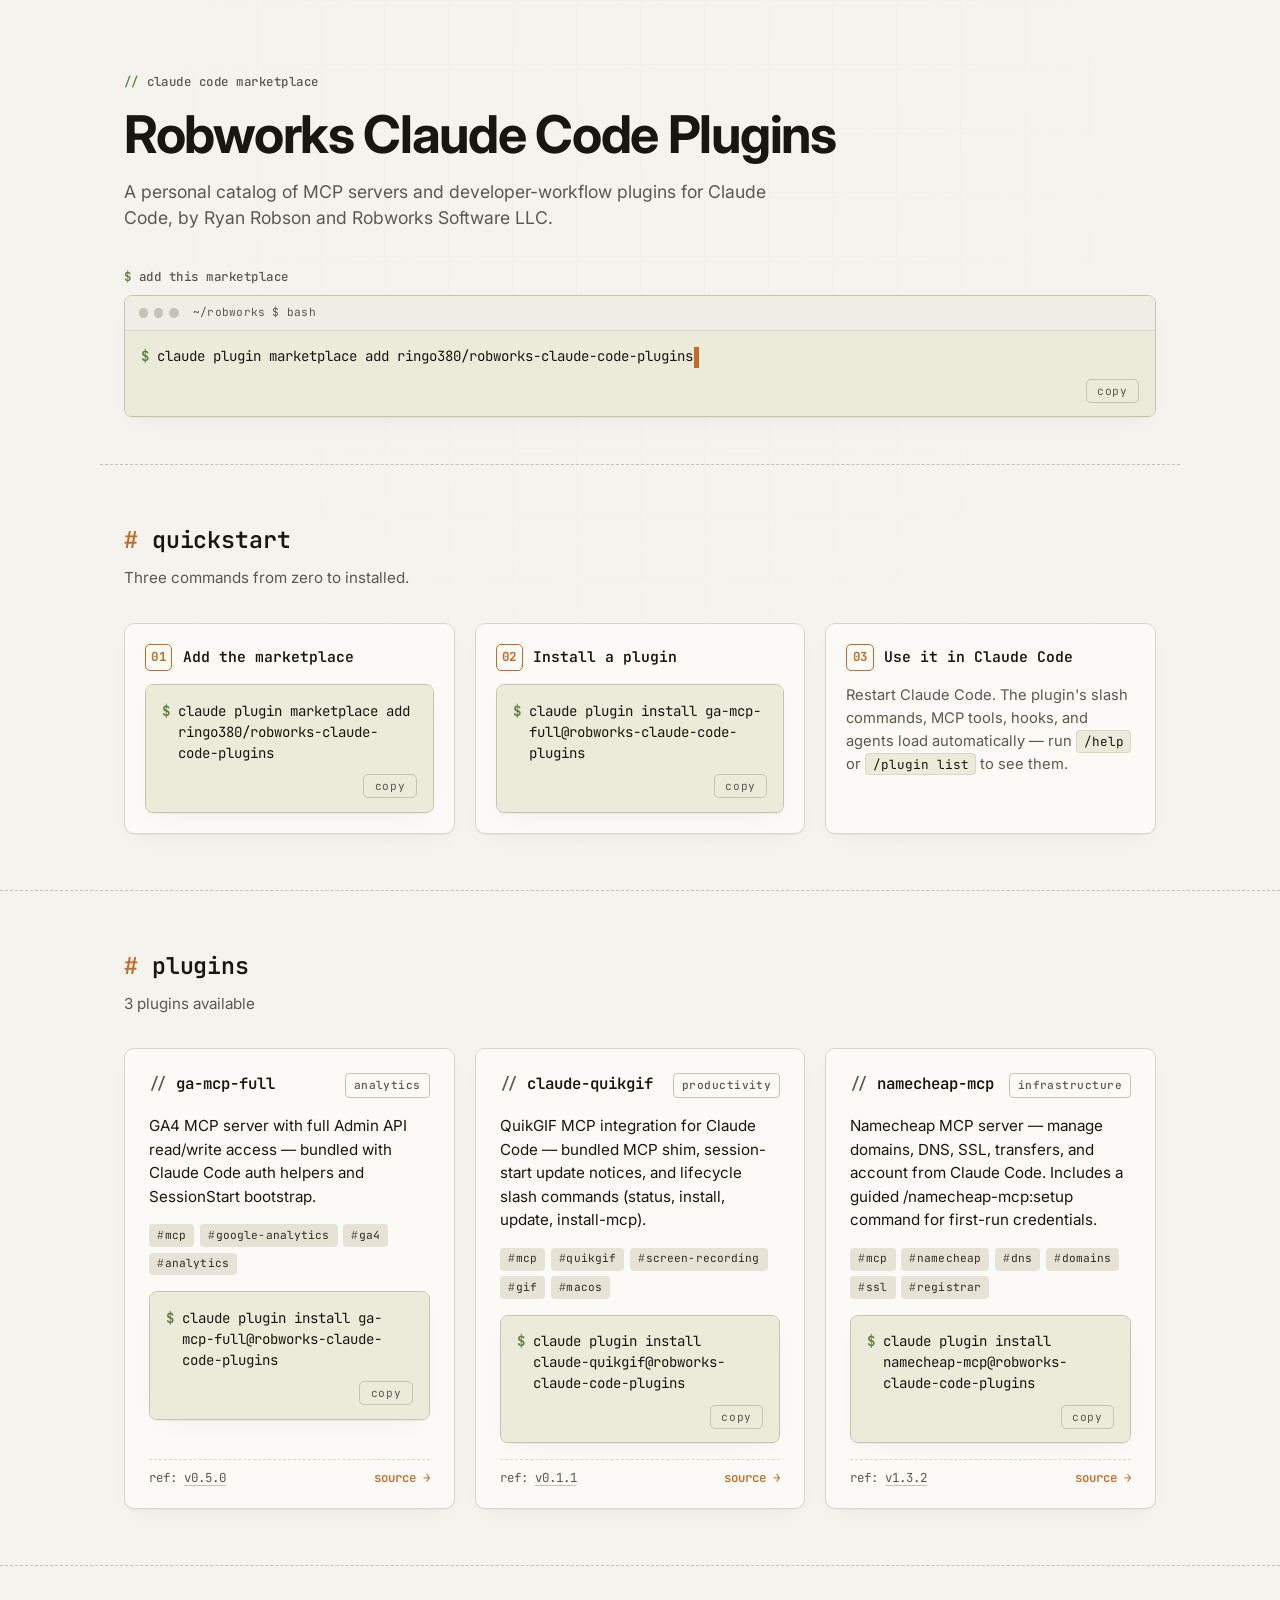
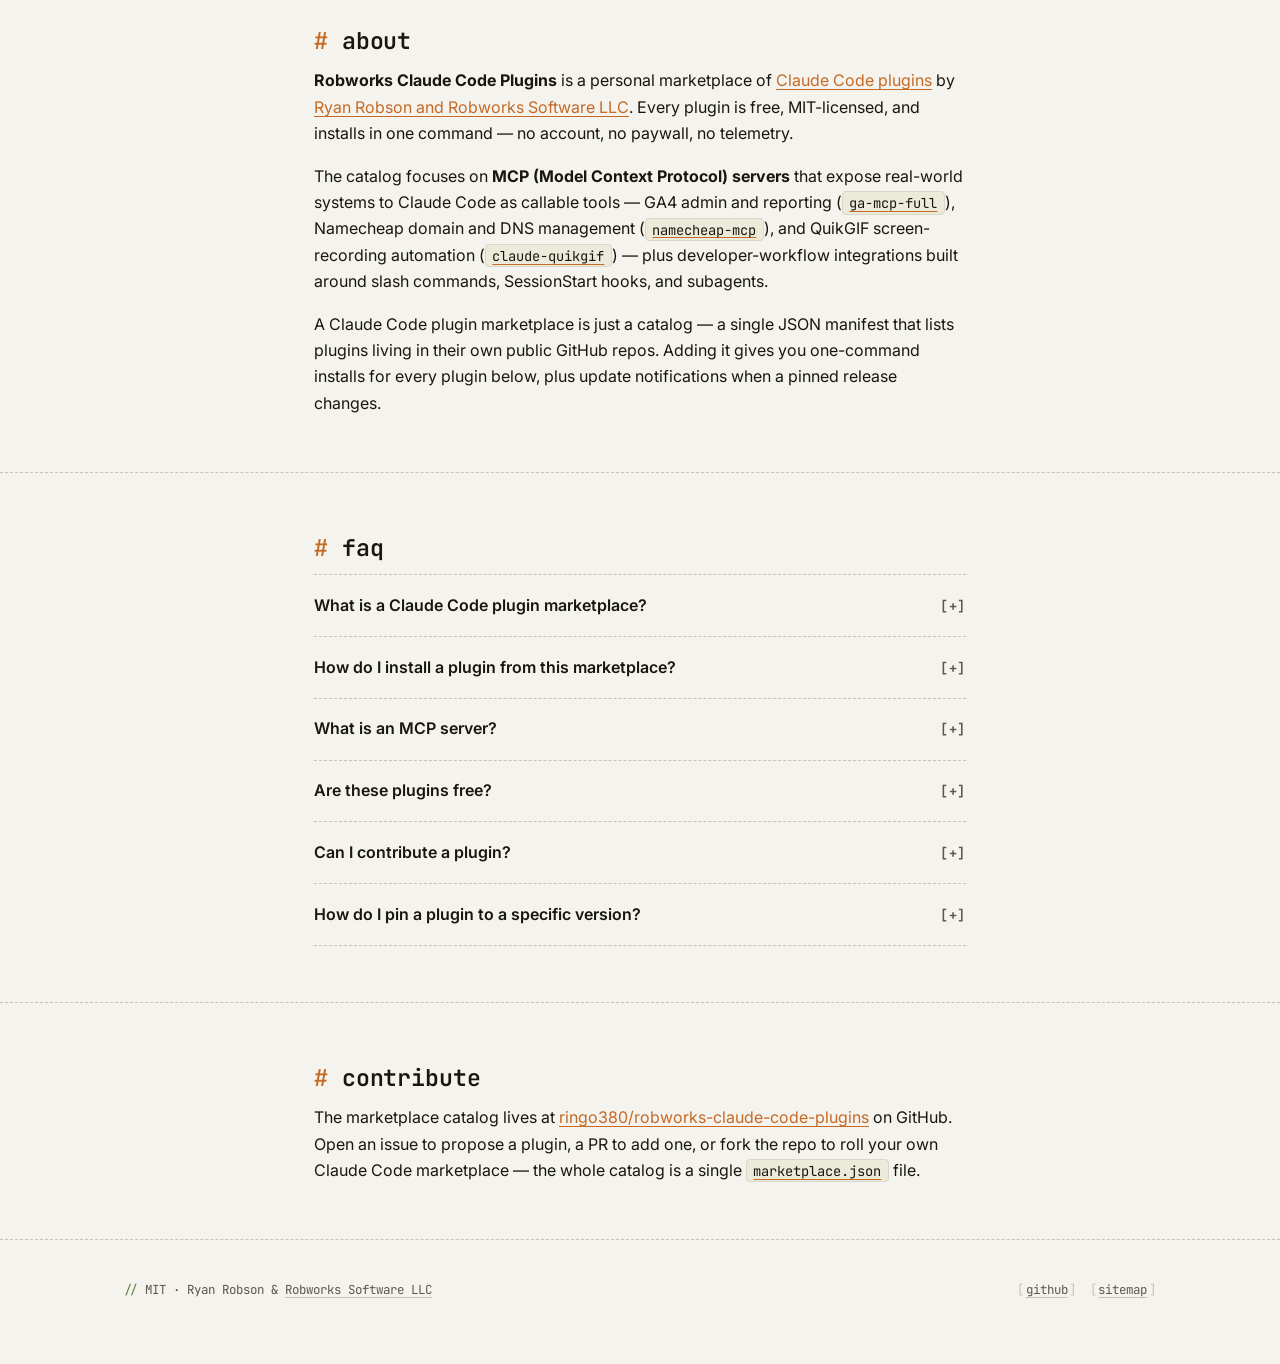
==== commit 1e4c7bcd: "design: terminal-flavored UX/a11y pass on catalog site Commit to a developer-terminal aesthetic — Je" ====
--- a/docs/index.html
+++ b/docs/index.html
@@ -7,7 +7,7 @@
   <meta name="description" content="Personal Claude Code plugin marketplace. Install MCP servers for Google Analytics, Namecheap, and QuikGIF — plus developer workflow plugins — with one command." />
   <link rel="canonical" href="https://code.robworks.info/" />
   <meta name="robots" content="index,follow,max-image-preview:large" />
-  <meta name="theme-color" content="#d87e3a" />
+  <meta name="theme-color" content="#c46a25" />
   <meta name="author" content="Ryan Robson and Robworks Software LLC" />
 
   <meta property="og:type" content="website" />
@@ -26,6 +26,10 @@
   <meta name="twitter:description" content="Personal Claude Code plugin marketplace — MCP servers for Google Analytics, Namecheap, and QuikGIF, plus developer workflow plugins. Free, MIT-licensed, one-command install." />
   <meta name="twitter:image" content="https://code.robworks.info/og-image.png" />
   <meta name="twitter:image:alt" content="Robworks Claude Code Plugins marketplace" />
+
+  <link rel="preconnect" href="https://fonts.googleapis.com" />
+  <link rel="preconnect" href="https://fonts.gstatic.com" crossorigin />
+  <link rel="stylesheet" href="https://fonts.googleapis.com/css2?family=Inter:wght@400;500;600;700&family=JetBrains+Mono:wght@400;500;600&display=swap" />
 
   <link rel="stylesheet" href="./style.css" />
   <link rel="icon" href="data:image/svg+xml,%3Csvg xmlns='http://www.w3.org/2000/svg' viewBox='0 0 100 100'%3E%3Ctext y='.9em' font-size='90'%3E%E2%9A%99%EF%B8%8F%3C/text%3E%3C/svg%3E" />
@@ -243,17 +247,29 @@
 <!-- END:JSONLD -->
 </head>
 <body>
+  <a class="skip" href="#plugins">Skip to plugins</a>
+  <div id="copy-status" class="sr-only" role="status" aria-live="polite"></div>
+
   <header>
     <div class="container">
-      <p class="eyebrow">Claude Code marketplace</p>
+      <p class="eyebrow">claude code marketplace</p>
       <h1>Robworks Claude Code Plugins</h1>
       <p class="tagline" id="tagline">A personal catalog of MCP servers and developer-workflow plugins for Claude Code, by Ryan Robson and Robworks Software LLC.</p>
-      <div class="hero-cta">
-        <div>
-          <div class="label">Add this marketplace</div>
-          <code>claude plugin marketplace add ringo380/robworks-claude-code-plugins</code>
+
+      <p class="hero-cta-label">add this marketplace</p>
+      <div class="terminal" aria-label="Marketplace install command">
+        <div class="terminal-chrome" aria-hidden="true">
+          <span class="terminal-dots"><span></span><span></span><span></span></span>
+          <span class="terminal-title">~/robworks $ bash</span>
         </div>
-        <button class="copy-btn" data-copy="claude plugin marketplace add ringo380/robworks-claude-code-plugins">Copy</button>
+        <div class="terminal-body">
+          <div class="terminal-line">
+            <code class="terminal-cmd">claude plugin marketplace add ringo380/robworks-claude-code-plugins<span class="caret" aria-hidden="true">▊</span></code>
+          </div>
+          <div class="terminal-actions">
+            <button class="copy-btn" data-copy="claude plugin marketplace add ringo380/robworks-claude-code-plugins" aria-label="Copy marketplace install command">copy</button>
+          </div>
+        </div>
       </div>
     </div>
   </header>
@@ -261,25 +277,37 @@
   <main>
     <section id="quickstart" aria-labelledby="quickstart-heading">
       <div class="container">
-        <h2 id="quickstart-heading">Quickstart</h2>
+        <h2 id="quickstart-heading">quickstart</h2>
         <p class="section-meta">Three commands from zero to installed.</p>
         <ol class="steps">
           <li>
-            <div class="step-label"><span class="step-num">1</span> Add the marketplace</div>
-            <div class="install">
-              <code>claude plugin marketplace add ringo380/robworks-claude-code-plugins</code>
-              <button class="copy-btn" data-copy="claude plugin marketplace add ringo380/robworks-claude-code-plugins">Copy</button>
+            <div class="step-label"><span class="step-num">01</span> Add the marketplace</div>
+            <div class="terminal">
+              <div class="terminal-body">
+                <div class="terminal-line">
+                  <code class="terminal-cmd">claude plugin marketplace add ringo380/robworks-claude-code-plugins</code>
+                </div>
+                <div class="terminal-actions">
+                  <button class="copy-btn" data-copy="claude plugin marketplace add ringo380/robworks-claude-code-plugins" aria-label="Copy step 1 command">copy</button>
+                </div>
+              </div>
             </div>
           </li>
           <li>
-            <div class="step-label"><span class="step-num">2</span> Install a plugin</div>
-            <div class="install">
-              <code>claude plugin install ga-mcp-full@robworks-claude-code-plugins</code>
-              <button class="copy-btn" data-copy="claude plugin install ga-mcp-full@robworks-claude-code-plugins">Copy</button>
+            <div class="step-label"><span class="step-num">02</span> Install a plugin</div>
+            <div class="terminal">
+              <div class="terminal-body">
+                <div class="terminal-line">
+                  <code class="terminal-cmd">claude plugin install ga-mcp-full@robworks-claude-code-plugins</code>
+                </div>
+                <div class="terminal-actions">
+                  <button class="copy-btn" data-copy="claude plugin install ga-mcp-full@robworks-claude-code-plugins" aria-label="Copy step 2 command">copy</button>
+                </div>
+              </div>
             </div>
           </li>
           <li>
-            <div class="step-label"><span class="step-num">3</span> Use it in Claude Code</div>
+            <div class="step-label"><span class="step-num">03</span> Use it in Claude Code</div>
             <p class="step-note">Restart Claude Code. The plugin's slash commands, MCP tools, hooks, and agents load automatically — run <code class="inline">/help</code> or <code class="inline">/plugin list</code> to see them.</p>
           </li>
         </ol>
@@ -288,7 +316,7 @@
 
     <section id="plugins" aria-labelledby="plugins-heading">
       <div class="container">
-        <h2 id="plugins-heading">Plugins</h2>
+        <h2 id="plugins-heading">plugins</h2>
         <p class="section-meta" id="plugin-count">3 plugins available</p>
         <div id="plugins-grid" class="grid" aria-live="polite">
           <!-- BEGIN:PLUGIN-CARDS -->
@@ -304,13 +332,19 @@
               <span class="tag">ga4</span>
               <span class="tag">analytics</span>
             </div>
-            <div class="install">
-              <code>claude plugin install ga-mcp-full@robworks-claude-code-plugins</code>
-              <button class="copy-btn" data-copy="claude plugin install ga-mcp-full@robworks-claude-code-plugins">Copy</button>
+            <div class="terminal">
+              <div class="terminal-body">
+                <div class="terminal-line">
+                  <code class="terminal-cmd">claude plugin install ga-mcp-full@robworks-claude-code-plugins</code>
+                </div>
+                <div class="terminal-actions">
+                  <button class="copy-btn" data-copy="claude plugin install ga-mcp-full@robworks-claude-code-plugins" aria-label="Copy install command for ga-mcp-full">copy</button>
+                </div>
+              </div>
             </div>
             <div class="card-footer">
-              <span class="pinned">Pinned: <a href="https://github.com/ringo380/ga-mcp-full/releases/tag/v0.5.0">v0.5.0</a></span>
-              <a class="repo-link" href="https://github.com/ringo380/ga-mcp-full">Source →</a>
+              <span class="pinned">ref: <a href="https://github.com/ringo380/ga-mcp-full/releases/tag/v0.5.0">v0.5.0</a></span>
+              <a class="repo-link" href="https://github.com/ringo380/ga-mcp-full">source →</a>
             </div>
           </article>
 
@@ -327,13 +361,19 @@
               <span class="tag">gif</span>
               <span class="tag">macos</span>
             </div>
-            <div class="install">
-              <code>claude plugin install claude-quikgif@robworks-claude-code-plugins</code>
-              <button class="copy-btn" data-copy="claude plugin install claude-quikgif@robworks-claude-code-plugins">Copy</button>
+            <div class="terminal">
+              <div class="terminal-body">
+                <div class="terminal-line">
+                  <code class="terminal-cmd">claude plugin install claude-quikgif@robworks-claude-code-plugins</code>
+                </div>
+                <div class="terminal-actions">
+                  <button class="copy-btn" data-copy="claude plugin install claude-quikgif@robworks-claude-code-plugins" aria-label="Copy install command for claude-quikgif">copy</button>
+                </div>
+              </div>
             </div>
             <div class="card-footer">
-              <span class="pinned">Pinned: <a href="https://github.com/ringo380/claude-quikgif/releases/tag/v0.1.1">v0.1.1</a></span>
-              <a class="repo-link" href="https://github.com/ringo380/claude-quikgif">Source →</a>
+              <span class="pinned">ref: <a href="https://github.com/ringo380/claude-quikgif/releases/tag/v0.1.1">v0.1.1</a></span>
+              <a class="repo-link" href="https://github.com/ringo380/claude-quikgif">source →</a>
             </div>
           </article>
 
@@ -351,13 +391,19 @@
               <span class="tag">ssl</span>
               <span class="tag">registrar</span>
             </div>
-            <div class="install">
-              <code>claude plugin install namecheap-mcp@robworks-claude-code-plugins</code>
-              <button class="copy-btn" data-copy="claude plugin install namecheap-mcp@robworks-claude-code-plugins">Copy</button>
+            <div class="terminal">
+              <div class="terminal-body">
+                <div class="terminal-line">
+                  <code class="terminal-cmd">claude plugin install namecheap-mcp@robworks-claude-code-plugins</code>
+                </div>
+                <div class="terminal-actions">
+                  <button class="copy-btn" data-copy="claude plugin install namecheap-mcp@robworks-claude-code-plugins" aria-label="Copy install command for namecheap-mcp">copy</button>
+                </div>
+              </div>
             </div>
             <div class="card-footer">
-              <span class="pinned">Pinned: <a href="https://github.com/ringo380/namecheap-mcp/releases/tag/v1.3.2">v1.3.2</a></span>
-              <a class="repo-link" href="https://github.com/ringo380/namecheap-mcp">Source →</a>
+              <span class="pinned">ref: <a href="https://github.com/ringo380/namecheap-mcp/releases/tag/v1.3.2">v1.3.2</a></span>
+              <a class="repo-link" href="https://github.com/ringo380/namecheap-mcp">source →</a>
             </div>
           </article>
 <!-- END:PLUGIN-CARDS -->
@@ -367,7 +413,7 @@
 
     <section id="about" aria-labelledby="about-heading">
       <div class="container prose">
-        <h2 id="about-heading">What is this?</h2>
+        <h2 id="about-heading">about</h2>
         <p>
           <strong>Robworks Claude Code Plugins</strong> is a personal marketplace of
           <a href="https://code.claude.com/docs/en/plugins">Claude Code plugins</a> by
@@ -394,7 +440,7 @@
 
     <section id="faq" aria-labelledby="faq-heading">
       <div class="container prose">
-        <h2 id="faq-heading">FAQ</h2>
+        <h2 id="faq-heading">faq</h2>
         <details>
           <summary>What is a Claude Code plugin marketplace?</summary>
           <p>A catalog of plugins — MCP servers, slash commands, agents, skills, and hooks — you can add to Claude Code in one command. Once added, you can discover and install any plugin from your terminal, and stay in sync with the latest pinned releases.</p>
@@ -424,7 +470,7 @@
 
     <section id="contribute" aria-labelledby="contribute-heading">
       <div class="container prose">
-        <h2 id="contribute-heading">Contribute or fork</h2>
+        <h2 id="contribute-heading">contribute</h2>
         <p>
           The marketplace catalog lives at
           <a href="https://github.com/ringo380/robworks-claude-code-plugins">ringo380/robworks-claude-code-plugins</a>
@@ -439,11 +485,10 @@
 
   <footer>
     <div class="container footer-row">
-      <span>MIT · authored by Ryan Robson and <a href="https://robworks.info">Robworks Software LLC</a></span>
-      <span>
-        <a href="https://github.com/ringo380/robworks-claude-code-plugins">Source on GitHub</a>
-        &nbsp;·&nbsp;
-        <a href="/sitemap.xml">Sitemap</a>
+      <span>MIT &middot; Ryan Robson &amp; <a href="https://robworks.info">Robworks Software LLC</a></span>
+      <span class="footer-links">
+        <a href="https://github.com/ringo380/robworks-claude-code-plugins">github</a>
+        <a href="/sitemap.xml">sitemap</a>
       </span>
     </div>
   </footer>
@@ -466,27 +511,46 @@
         : null;
       const installCmd = `claude plugin install ${p.name}@${MARKETPLACE_NAME}`;
       const tags = Array.isArray(p.tags) ? p.tags : [];
+      const name = escapeHtml(p.name);
+
+      const refInner = ref
+        ? (refUrl
+            ? `ref: <a href="${escapeHtml(refUrl)}">${escapeHtml(ref)}</a>`
+            : `ref: ${escapeHtml(ref)}`)
+        : "tracks default branch";
 
       return `
-        <article class="card" id="plugin-${escapeHtml(p.name)}">
+        <article class="card" id="plugin-${name}">
           <div class="card-header">
-            <h3>${escapeHtml(p.name)}</h3>
+            <h3>${name}</h3>
             ${p.category ? `<span class="badge">${escapeHtml(p.category)}</span>` : ""}
           </div>
           ${p.description ? `<p class="description">${escapeHtml(p.description)}</p>` : ""}
           ${tags.length ? `<div class="tags">${tags.map((t) => `<span class="tag">${escapeHtml(t)}</span>`).join("")}</div>` : ""}
-          <div class="install">
-            <code>${escapeHtml(installCmd)}</code>
-            <button class="copy-btn" data-copy="${escapeHtml(installCmd)}">Copy</button>
+          <div class="terminal">
+            <div class="terminal-body">
+              <div class="terminal-line">
+                <code class="terminal-cmd">${escapeHtml(installCmd)}</code>
+              </div>
+              <div class="terminal-actions">
+                <button class="copy-btn" data-copy="${escapeHtml(installCmd)}" aria-label="Copy install command for ${name}">copy</button>
+              </div>
+            </div>
           </div>
           <div class="card-footer">
-            <span class="pinned">
-              ${ref ? `Pinned: ${refUrl ? `<a href="${escapeHtml(refUrl)}">${escapeHtml(ref)}</a>` : escapeHtml(ref)}` : "tracks default branch"}
-            </span>
-            ${repoUrl ? `<a class="repo-link" href="${escapeHtml(repoUrl)}">Source →</a>` : ""}
+            <span class="pinned">${refInner}</span>
+            ${repoUrl ? `<a class="repo-link" href="${escapeHtml(repoUrl)}">source →</a>` : ""}
           </div>
         </article>
       `;
+    }
+
+    const status = document.getElementById("copy-status");
+    function announce(msg) {
+      if (!status) return;
+      status.textContent = "";
+      // Force a re-announce on repeat copies
+      requestAnimationFrame(() => { status.textContent = msg; });
     }
 
     function wireCopyButtons(root) {
@@ -498,15 +562,16 @@
           if (!text) return;
           try {
             await navigator.clipboard.writeText(text);
-            const prev = btn.textContent;
-            btn.textContent = "Copied";
+            btn.textContent = "✓ copied";
             btn.classList.add("copied");
+            announce(`Copied: ${text}`);
             setTimeout(() => {
-              btn.textContent = prev;
+              btn.textContent = "copy";
               btn.classList.remove("copied");
-            }, 1500);
+            }, 1600);
           } catch {
-            btn.textContent = "Copy failed";
+            btn.textContent = "copy failed";
+            announce("Copy failed");
           }
         });
       });
--- a/docs/style.css
+++ b/docs/style.css
@@ -1,35 +1,77 @@
+/* ------------------------------------------------------------------
+   Tokens
+------------------------------------------------------------------- */
 :root {
   color-scheme: light dark;
-  --bg: #f7f7f5;
-  --surface: #ffffff;
-  --text: #121212;
-  --muted: #555;
-  --border: #e5e5e2;
-  --accent: #d87e3a;
-  --accent-hover: #b9631f;
-  --code-bg: #f0efec;
-  --chip-bg: #eceae5;
-  --chip-text: #3a3a37;
-  --shadow: 0 1px 2px rgba(0, 0, 0, 0.04), 0 2px 8px rgba(0, 0, 0, 0.03);
+
+  /* Surfaces */
+  --bg: #f4f3ee;
+  --surface: #fbfaf6;
+  --surface-2: #efede6;
+  --text: #18170f;
+  --muted: #5a594f;
+  --border: #d9d6cc;
+  --border-strong: #c5c2b6;
+
+  /* Accents */
+  --accent: #c46a25;
+  --accent-hover: #9c5119;
+  --accent-prompt: #5d7d3f;
+  --accent-prompt-hover: #466230;
+
+  /* Code */
+  --code-bg: #ecead9;
+  --code-bg-deep: #e3e0cd;
+  --chip-bg: #e6e3d6;
+  --chip-text: #2f2e25;
+
+  /* Effects */
+  --shadow: 0 1px 0 rgba(0, 0, 0, 0.04), 0 8px 24px -12px rgba(0, 0, 0, 0.08);
+  --focus-ring: 2px solid var(--accent);
+  --focus-ring-offset: 2px;
+
+  /* Type */
+  --font-mono: "JetBrains Mono", ui-monospace, SFMono-Regular, "SF Mono", Menlo, Consolas, "Liberation Mono", monospace;
+  --font-sans: "Inter", ui-sans-serif, system-ui, -apple-system, "Segoe UI", Roboto, "Helvetica Neue", Arial, sans-serif;
+
+  --fs-eyebrow: 0.78rem;
+  --fs-hero: clamp(2.1rem, 5.2vw, 3.25rem);
+  --fs-h2: 1.45rem;
+  --fs-body: 0.95rem;
+  --fs-small: 0.78rem;
+  --fs-xs: 0.7rem;
 }
 
 @media (prefers-color-scheme: dark) {
   :root {
-    --bg: #0e0e0d;
-    --surface: #18181a;
-    --text: #f0efec;
-    --muted: #a3a3a0;
-    --border: #2a2a2c;
+    --bg: #0c0c0a;
+    --surface: #161614;
+    --surface-2: #1c1c1a;
+    --text: #ece9dd;
+    --muted: #9b988b;
+    --border: #2c2b27;
+    --border-strong: #3a3934;
+
     --accent: #e89452;
-    --accent-hover: #f2a668;
-    --code-bg: #1f1f21;
-    --chip-bg: #252527;
-    --chip-text: #cfcfcc;
-    --shadow: 0 1px 2px rgba(0, 0, 0, 0.3), 0 2px 8px rgba(0, 0, 0, 0.2);
+    --accent-hover: #f3a96a;
+    --accent-prompt: #a3c47e;
+    --accent-prompt-hover: #b8d495;
+
+    --code-bg: #1a1a18;
+    --code-bg-deep: #131311;
+    --chip-bg: #232220;
+    --chip-text: #d2cfc1;
+
+    --shadow: 0 1px 0 rgba(0, 0, 0, 0.5), 0 12px 32px -16px rgba(0, 0, 0, 0.6);
   }
 }
 
-* {
+/* ------------------------------------------------------------------
+   Reset & base
+------------------------------------------------------------------- */
+*,
+*::before,
+*::after {
   box-sizing: border-box;
 }
 
@@ -38,17 +80,39 @@
   padding: 0;
 }
 
+html {
+  scroll-behavior: smooth;
+}
+
 body {
-  font-family: ui-sans-serif, system-ui, -apple-system, "Segoe UI", Roboto, "Helvetica Neue", Arial, sans-serif;
+  font-family: var(--font-mono);
+  font-size: var(--fs-body);
   background: var(--bg);
   color: var(--text);
-  line-height: 1.55;
+  line-height: 1.6;
   -webkit-font-smoothing: antialiased;
   -moz-osx-font-smoothing: grayscale;
+  text-rendering: optimizeLegibility;
+}
+
+/* Subtle terminal grid texture — barely visible, adds tactility */
+body::before {
+  content: "";
+  position: fixed;
+  inset: 0;
+  pointer-events: none;
+  z-index: -1;
+  background-image:
+    linear-gradient(var(--border) 1px, transparent 1px),
+    linear-gradient(90deg, var(--border) 1px, transparent 1px);
+  background-size: 64px 64px;
+  opacity: 0.18;
+  mask-image: radial-gradient(ellipse at 50% 0%, rgba(0, 0, 0, 0.6), transparent 75%);
+  -webkit-mask-image: radial-gradient(ellipse at 50% 0%, rgba(0, 0, 0, 0.6), transparent 75%);
 }
 
 code, pre, .mono {
-  font-family: ui-monospace, SFMono-Regular, "SF Mono", Menlo, Consolas, "Liberation Mono", monospace;
+  font-family: var(--font-mono);
 }
 
 a {
@@ -61,174 +125,268 @@
   text-decoration: underline;
 }
 
+@media (prefers-reduced-motion: reduce) {
+  html { scroll-behavior: auto; }
+}
+
+/* ------------------------------------------------------------------
+   Focus
+------------------------------------------------------------------- */
+:focus { outline: none; }
+
+a:focus-visible,
+button:focus-visible,
+summary:focus-visible,
+[tabindex]:focus-visible {
+  outline: var(--focus-ring);
+  outline-offset: var(--focus-ring-offset);
+  border-radius: 4px;
+}
+
+/* ------------------------------------------------------------------
+   Skip link
+------------------------------------------------------------------- */
+.skip {
+  position: absolute;
+  top: 0;
+  left: 0;
+  background: var(--text);
+  color: var(--bg);
+  padding: 0.6rem 1rem;
+  font-size: var(--fs-small);
+  font-weight: 600;
+  z-index: 100;
+  transform: translateY(-120%);
+  transition: transform 0.15s ease;
+}
+
+.skip:focus,
+.skip:focus-visible {
+  transform: translateY(0);
+  outline: var(--focus-ring);
+  outline-offset: 0;
+  text-decoration: none;
+  color: var(--bg);
+}
+
+@media (prefers-reduced-motion: reduce) {
+  .skip { transition: none; }
+}
+
+/* Visually hidden, screen-reader only */
+.sr-only {
+  position: absolute;
+  width: 1px;
+  height: 1px;
+  padding: 0;
+  margin: -1px;
+  overflow: hidden;
+  clip: rect(0, 0, 0, 0);
+  white-space: nowrap;
+  border: 0;
+}
+
+/* ------------------------------------------------------------------
+   Layout
+------------------------------------------------------------------- */
 .container {
-  max-width: 1100px;
+  max-width: 1080px;
   margin: 0 auto;
   padding: 0 1.5rem;
 }
 
-/* Header */
+main { display: block; }
+
+section {
+  padding: 3.5rem 0;
+}
+
+/* ------------------------------------------------------------------
+   Header / hero
+------------------------------------------------------------------- */
 header {
-  padding: 4rem 0 2rem;
+  padding: 4.5rem 0 3rem;
+  position: relative;
+}
+
+header::after {
+  content: "";
+  display: block;
+  position: absolute;
+  left: 1.5rem;
+  right: 1.5rem;
+  bottom: 0;
+  border-bottom: 1px dashed var(--border-strong);
+  max-width: 1080px;
+  margin: 0 auto;
+}
+
+.eyebrow {
+  font-size: var(--fs-eyebrow);
+  text-transform: lowercase;
+  letter-spacing: 0.04em;
+  color: var(--muted);
+  margin: 0 0 1rem;
+  font-weight: 500;
+}
+
+.eyebrow::before {
+  content: "// ";
+  color: var(--accent-prompt);
+}
+
+h1 {
+  font-family: var(--font-sans);
+  font-size: var(--fs-hero);
+  margin: 0 0 1rem;
+  letter-spacing: -0.025em;
+  line-height: 1.05;
+  font-weight: 700;
+  color: var(--text);
+}
+
+.tagline {
+  font-family: var(--font-sans);
+  font-size: 1.1rem;
+  color: var(--muted);
+  margin: 0 0 2.25rem;
+  max-width: 62ch;
+  line-height: 1.5;
+}
+
+.hero-cta-label {
+  font-size: var(--fs-eyebrow);
+  color: var(--muted);
+  text-transform: lowercase;
+  letter-spacing: 0.04em;
+  margin: 0 0 0.5rem;
+  font-weight: 500;
+}
+
+.hero-cta-label::before {
+  content: "$ ";
+  color: var(--accent-prompt);
+  font-weight: 600;
+}
+
+/* ------------------------------------------------------------------
+   Terminal component
+   Used for hero CTA, quickstart commands, and plugin install blocks.
+------------------------------------------------------------------- */
+.terminal {
+  background: var(--surface);
+  border: 1px solid var(--border-strong);
+  border-radius: 8px;
+  overflow: hidden;
+  box-shadow: var(--shadow);
+}
+
+.terminal-chrome {
+  display: flex;
+  align-items: center;
+  gap: 0.5rem;
+  padding: 0.5rem 0.85rem;
+  background: var(--surface-2);
   border-bottom: 1px solid var(--border);
-}
-
-.eyebrow {
-  font-size: 0.8rem;
-  text-transform: uppercase;
-  letter-spacing: 0.12em;
-  color: var(--muted);
-  margin: 0 0 0.75rem;
-}
-
-h1 {
-  font-size: clamp(2rem, 5vw, 3rem);
-  margin: 0 0 0.75rem;
-  letter-spacing: -0.02em;
-  line-height: 1.1;
-}
-
-.tagline {
-  font-size: 1.15rem;
-  color: var(--muted);
-  margin: 0 0 2rem;
-  max-width: 60ch;
-}
-
-.hero-cta {
-  background: var(--surface);
-  border: 1px solid var(--border);
-  border-radius: 10px;
-  padding: 1rem 1.25rem;
-  display: flex;
-  align-items: center;
-  justify-content: space-between;
-  gap: 1rem;
-  flex-wrap: wrap;
-  box-shadow: var(--shadow);
-}
-
-.hero-cta .label {
-  font-size: 0.8rem;
-  color: var(--muted);
-  text-transform: uppercase;
-  letter-spacing: 0.08em;
-}
-
-.hero-cta code {
+  font-size: var(--fs-xs);
+  color: var(--muted);
+  letter-spacing: 0.02em;
+}
+
+.terminal-dots {
+  display: inline-flex;
+  gap: 0.35rem;
+  margin-right: 0.4rem;
+}
+
+.terminal-dots span {
+  display: block;
+  width: 0.6rem;
+  height: 0.6rem;
+  border-radius: 999px;
+  background: var(--border-strong);
+}
+
+.terminal-title {
+  font-family: var(--font-mono);
+  font-size: var(--fs-xs);
+  color: var(--muted);
+}
+
+.terminal-body {
+  padding: 0.95rem 1rem 0.85rem;
+  background: var(--code-bg);
+  display: flex;
+  flex-direction: column;
+  gap: 0.65rem;
+}
+
+.terminal-line {
+  display: flex;
+  align-items: baseline;
+  gap: 0.5rem;
+  font-family: var(--font-mono);
+  font-size: 0.88rem;
+  color: var(--text);
+  line-height: 1.5;
+  overflow-wrap: anywhere;
+  min-width: 0;
+}
+
+.terminal-cmd {
+  flex: 1;
+  min-width: 0;
+  overflow-wrap: anywhere;
+  word-break: break-word;
+}
+
+.terminal-line::before {
+  content: "$";
+  color: var(--accent-prompt);
+  font-weight: 600;
+  flex-shrink: 0;
+}
+
+/* Blinking caret (hero only) */
+.caret {
+  display: inline-block;
+  width: 0.55ch;
+  margin-left: 0.15ch;
+  background: var(--accent);
+  color: transparent;
+  vertical-align: -0.05em;
+  user-select: none;
+}
+
+@media (prefers-reduced-motion: no-preference) {
+  .caret {
+    animation: caret-blink 1.05s steps(1, end) infinite;
+  }
+}
+
+@keyframes caret-blink {
+  0%, 50% { opacity: 1; }
+  51%, 100% { opacity: 0; }
+}
+
+.terminal-actions {
+  display: flex;
+  justify-content: flex-end;
+}
+
+/* Copy button — used inside .terminal-body */
+.copy-btn {
   background: transparent;
-  padding: 0;
-  font-size: 0.95rem;
-}
-
-/* Section */
-section {
-  padding: 3rem 0;
-}
-
-h2 {
-  font-size: 1.5rem;
-  margin: 0 0 0.5rem;
-  letter-spacing: -0.01em;
-}
-
-.section-meta {
-  color: var(--muted);
-  margin: 0 0 2rem;
-}
-
-/* Grid */
-.grid {
-  display: grid;
-  grid-template-columns: repeat(auto-fill, minmax(320px, 1fr));
-  gap: 1.25rem;
-}
-
-/* Card */
-.card {
-  background: var(--surface);
-  border: 1px solid var(--border);
-  border-radius: 12px;
-  padding: 1.5rem;
-  display: flex;
-  flex-direction: column;
-  gap: 1rem;
-  box-shadow: var(--shadow);
-}
-
-.card-header {
-  display: flex;
-  align-items: flex-start;
-  justify-content: space-between;
-  gap: 0.75rem;
-}
-
-.card h3 {
-  margin: 0;
-  font-family: ui-monospace, SFMono-Regular, Menlo, Consolas, monospace;
-  font-size: 1.05rem;
-  font-weight: 600;
-  word-break: break-all;
-}
-
-.badge {
-  font-size: 0.7rem;
-  text-transform: uppercase;
-  letter-spacing: 0.08em;
-  background: var(--chip-bg);
-  color: var(--chip-text);
-  padding: 0.25rem 0.55rem;
-  border-radius: 999px;
-  white-space: nowrap;
-  font-weight: 500;
-}
-
-.card p.description {
-  margin: 0;
-  color: var(--text);
-  font-size: 0.95rem;
-}
-
-.tags {
-  display: flex;
-  flex-wrap: wrap;
-  gap: 0.35rem;
-}
-
-.tag {
-  font-size: 0.72rem;
-  background: var(--chip-bg);
-  color: var(--chip-text);
-  padding: 0.18rem 0.55rem;
-  border-radius: 999px;
-}
-
-.install {
-  position: relative;
-  background: var(--code-bg);
-  border-radius: 8px;
-  padding: 0.75rem 0.9rem;
-  padding-right: 3.25rem;
-  font-size: 0.82rem;
-  overflow-x: auto;
-  white-space: nowrap;
-}
-
-.copy-btn {
-  position: absolute;
-  top: 50%;
-  right: 0.5rem;
-  transform: translateY(-50%);
-  background: var(--surface);
-  color: var(--muted);
-  border: 1px solid var(--border);
-  border-radius: 6px;
-  font-size: 0.7rem;
-  padding: 0.25rem 0.55rem;
+  color: var(--muted);
+  border: 1px solid var(--border-strong);
+  border-radius: 5px;
+  font-family: var(--font-mono);
+  font-size: var(--fs-xs);
+  letter-spacing: 0.06em;
+  padding: 0.25rem 0.65rem;
   cursor: pointer;
-  font-family: inherit;
-  letter-spacing: 0.04em;
-  text-transform: uppercase;
+  text-transform: lowercase;
+  transition: color 0.12s ease, border-color 0.12s ease, background 0.12s ease;
 }
 
 .copy-btn:hover {
@@ -237,48 +395,43 @@
 }
 
 .copy-btn.copied {
+  color: var(--accent-prompt);
+  border-color: var(--accent-prompt);
+  background: color-mix(in srgb, var(--accent-prompt) 8%, transparent);
+}
+
+@media (prefers-reduced-motion: reduce) {
+  .copy-btn { transition: none; }
+}
+
+/* ------------------------------------------------------------------
+   Section headings
+------------------------------------------------------------------- */
+h2 {
+  font-family: var(--font-mono);
+  font-size: var(--fs-h2);
+  margin: 0 0 0.5rem;
+  letter-spacing: -0.005em;
+  font-weight: 600;
+  color: var(--text);
+}
+
+h2::before {
+  content: "# ";
   color: var(--accent);
-  border-color: var(--accent);
-}
-
-.card-footer {
-  margin-top: auto;
-  display: flex;
-  justify-content: space-between;
-  align-items: center;
-  gap: 0.75rem;
-  flex-wrap: wrap;
-  font-size: 0.85rem;
-  color: var(--muted);
-  padding-top: 0.25rem;
-}
-
-.card-footer .pinned {
-  font-family: ui-monospace, SFMono-Regular, Menlo, Consolas, monospace;
-  font-size: 0.8rem;
-}
-
-.card-footer .pinned a {
-  color: var(--muted);
-}
-
-.card-footer .pinned a:hover {
-  color: var(--accent);
-}
-
-.card-footer .repo-link {
-  font-weight: 500;
-}
-
-/* Loading / error */
-.status {
-  padding: 2rem;
-  text-align: center;
-  color: var(--muted);
-  font-size: 0.95rem;
-}
-
-/* Quickstart steps */
+  font-weight: 600;
+}
+
+.section-meta {
+  color: var(--muted);
+  margin: 0 0 2rem;
+  font-size: var(--fs-body);
+  font-family: var(--font-sans);
+}
+
+/* ------------------------------------------------------------------
+   Quickstart
+------------------------------------------------------------------- */
 .steps {
   list-style: none;
   margin: 0;
@@ -291,20 +444,21 @@
 .steps li {
   background: var(--surface);
   border: 1px solid var(--border);
-  border-radius: 12px;
-  padding: 1.25rem 1.25rem 1rem;
+  border-radius: 10px;
+  padding: 1.25rem;
   display: flex;
   flex-direction: column;
-  gap: 0.75rem;
+  gap: 0.85rem;
   box-shadow: var(--shadow);
 }
 
 .step-label {
   display: flex;
   align-items: center;
-  gap: 0.6rem;
+  gap: 0.65rem;
+  font-family: var(--font-mono);
   font-weight: 600;
-  font-size: 0.95rem;
+  font-size: 0.92rem;
   color: var(--text);
 }
 
@@ -312,36 +466,197 @@
   display: inline-flex;
   align-items: center;
   justify-content: center;
-  min-width: 1.6rem;
-  height: 1.6rem;
-  border-radius: 999px;
-  background: var(--accent);
-  color: #fff;
-  font-size: 0.8rem;
+  min-width: 1.7rem;
+  height: 1.7rem;
+  border-radius: 5px;
+  background: transparent;
+  border: 1px solid var(--accent);
+  color: var(--accent);
+  font-family: var(--font-mono);
+  font-size: 0.78rem;
   font-weight: 700;
+  letter-spacing: 0.02em;
 }
 
 .step-note {
   margin: 0;
   color: var(--muted);
-  font-size: 0.9rem;
+  font-family: var(--font-sans);
+  font-size: 0.92rem;
+  line-height: 1.55;
 }
 
 code.inline {
   background: var(--code-bg);
   padding: 0.1rem 0.4rem;
   border-radius: 4px;
-  font-size: 0.88em;
-}
-
-/* Prose (about, faq, contribute) */
+  font-size: 0.86em;
+  color: var(--text);
+  border: 1px solid var(--border);
+}
+
+/* ------------------------------------------------------------------
+   Plugins grid & cards
+------------------------------------------------------------------- */
+.grid {
+  display: grid;
+  grid-template-columns: repeat(auto-fill, minmax(330px, 1fr));
+  gap: 1.25rem;
+}
+
+.card {
+  background: var(--surface);
+  border: 1px solid var(--border);
+  border-radius: 10px;
+  padding: 1.5rem 1.5rem 1.25rem;
+  display: flex;
+  flex-direction: column;
+  gap: 1rem;
+  box-shadow: var(--shadow);
+  transition: border-color 0.15s ease, transform 0.15s ease;
+  position: relative;
+}
+
+.card:hover {
+  border-color: var(--border-strong);
+}
+
+@media (prefers-reduced-motion: reduce) {
+  .card { transition: none; }
+}
+
+.card-header {
+  display: flex;
+  align-items: flex-start;
+  justify-content: space-between;
+  gap: 0.75rem;
+}
+
+.card h3 {
+  margin: 0;
+  font-family: var(--font-mono);
+  font-size: 0.98rem;
+  font-weight: 600;
+  color: var(--text);
+  line-height: 1.35;
+  min-width: 0;
+  overflow-wrap: anywhere;
+  word-break: break-word;
+  flex: 1;
+}
+
+.card h3::before {
+  content: "// ";
+  color: var(--muted);
+  font-weight: 500;
+}
+
+.badge {
+  font-family: var(--font-mono);
+  font-size: var(--fs-xs);
+  text-transform: lowercase;
+  letter-spacing: 0.04em;
+  background: transparent;
+  color: var(--muted);
+  padding: 0.15rem 0.5rem;
+  border: 1px solid var(--border-strong);
+  border-radius: 4px;
+  white-space: nowrap;
+  font-weight: 500;
+  flex-shrink: 0;
+}
+
+.card p.description {
+  margin: 0;
+  color: var(--text);
+  font-family: var(--font-sans);
+  font-size: 0.95rem;
+  line-height: 1.55;
+}
+
+.tags {
+  display: flex;
+  flex-wrap: wrap;
+  gap: 0.35rem;
+}
+
+.tag {
+  font-family: var(--font-mono);
+  font-size: 0.7rem;
+  background: var(--chip-bg);
+  color: var(--chip-text);
+  padding: 0.15rem 0.5rem;
+  border-radius: 4px;
+  letter-spacing: 0.01em;
+}
+
+.tag::before {
+  content: "#";
+  color: var(--muted);
+  margin-right: 0.05rem;
+}
+
+.card-footer {
+  margin-top: auto;
+  display: flex;
+  justify-content: space-between;
+  align-items: center;
+  gap: 0.75rem;
+  flex-wrap: wrap;
+  font-family: var(--font-mono);
+  font-size: 0.78rem;
+  color: var(--muted);
+  padding-top: 0.5rem;
+  border-top: 1px dashed var(--border);
+}
+
+.card-footer .pinned a {
+  color: var(--muted);
+  text-decoration: underline;
+  text-decoration-thickness: 1px;
+  text-underline-offset: 3px;
+  text-decoration-color: var(--border-strong);
+}
+
+.card-footer .pinned a:hover {
+  color: var(--accent);
+  text-decoration-color: var(--accent);
+}
+
+.card-footer .repo-link {
+  color: var(--accent);
+  font-weight: 500;
+}
+
+.card-footer .repo-link:hover {
+  color: var(--accent-hover);
+}
+
+/* TODO: when catalog crosses ~10 plugins, add a tag/category filter row above .grid. */
+
+/* ------------------------------------------------------------------
+   Status (loading / error)
+------------------------------------------------------------------- */
+.status {
+  padding: 2rem;
+  text-align: center;
+  color: var(--muted);
+  font-size: var(--fs-body);
+}
+
+/* ------------------------------------------------------------------
+   Prose (about, faq, contribute)
+------------------------------------------------------------------- */
 .prose {
   max-width: 70ch;
+  font-family: var(--font-sans);
 }
 
 .prose p {
   margin: 0 0 1rem;
   color: var(--text);
+  font-size: 1rem;
+  line-height: 1.65;
 }
 
 .prose p:last-child {
@@ -352,33 +667,39 @@
   color: var(--accent);
   text-decoration: underline;
   text-decoration-thickness: 1px;
-  text-underline-offset: 2px;
+  text-underline-offset: 3px;
 }
 
 .prose a:hover {
   text-decoration-thickness: 2px;
-}
-
-/* FAQ details */
+  color: var(--accent-hover);
+}
+
+/* ------------------------------------------------------------------
+   FAQ
+------------------------------------------------------------------- */
 #faq details {
-  border-top: 1px solid var(--border);
-  padding: 0.9rem 0;
+  border-top: 1px dashed var(--border-strong);
+  padding: 1rem 0;
 }
 
 #faq details:last-of-type {
-  border-bottom: 1px solid var(--border);
+  border-bottom: 1px dashed var(--border-strong);
 }
 
 #faq summary {
   cursor: pointer;
+  font-family: var(--font-sans);
   font-weight: 600;
   font-size: 1rem;
   color: var(--text);
   list-style: none;
   display: flex;
-  align-items: center;
+  align-items: baseline;
   justify-content: space-between;
   gap: 1rem;
+  padding: 0.1rem 0;
+  border-radius: 4px;
 }
 
 #faq summary::-webkit-details-marker {
@@ -386,55 +707,112 @@
 }
 
 #faq summary::after {
-  content: "+";
-  color: var(--muted);
-  font-size: 1.2rem;
-  transition: transform 0.15s ease;
+  content: "[+]";
+  color: var(--muted);
+  font-family: var(--font-mono);
+  font-size: 0.85rem;
+  letter-spacing: 0.05em;
+  flex-shrink: 0;
 }
 
 #faq details[open] summary::after {
-  content: "−";
+  content: "[-]";
+  color: var(--accent-prompt);
+}
+
+#faq summary:hover::after {
+  color: var(--accent);
 }
 
 #faq details > p {
-  margin: 0.75rem 0 0;
-  color: var(--muted);
+  margin: 0.85rem 0 0;
+  color: var(--muted);
+  font-family: var(--font-sans);
   font-size: 0.95rem;
-  line-height: 1.6;
-}
-
-/* Section dividers */
+  line-height: 1.65;
+}
+
+/* ------------------------------------------------------------------
+   Section dividers
+------------------------------------------------------------------- */
 #quickstart,
 #plugins,
 #about,
 #faq,
 #contribute {
-  border-bottom: 1px solid var(--border);
+  border-bottom: 1px dashed var(--border-strong);
 }
 
 #contribute {
   border-bottom: none;
 }
 
-/* Footer */
+/* ------------------------------------------------------------------
+   Footer
+------------------------------------------------------------------- */
 footer {
-  padding: 3rem 0 4rem;
-  border-top: 1px solid var(--border);
-  color: var(--muted);
-  font-size: 0.88rem;
+  padding: 2.5rem 0 4rem;
+  border-top: 1px dashed var(--border-strong);
+  color: var(--muted);
+  font-family: var(--font-mono);
+  font-size: var(--fs-small);
 }
 
 footer .footer-row {
   display: flex;
   justify-content: space-between;
   flex-wrap: wrap;
-  gap: 0.75rem;
+  gap: 1rem;
+  align-items: center;
+}
+
+footer .footer-row > span:first-child::before {
+  content: "// ";
+  color: var(--accent-prompt);
 }
 
 footer a {
   color: var(--muted);
+  text-decoration: underline;
+  text-decoration-thickness: 1px;
+  text-underline-offset: 3px;
+  text-decoration-color: var(--border-strong);
 }
 
 footer a:hover {
   color: var(--accent);
-}
+  text-decoration-color: var(--accent);
+}
+
+footer .footer-links {
+  display: inline-flex;
+  gap: 0.85rem;
+  flex-wrap: wrap;
+}
+
+footer .footer-links a::before {
+  content: "[";
+  color: var(--border-strong);
+  margin-right: 0.1rem;
+  text-decoration: none;
+  display: inline-block;
+}
+footer .footer-links a::after {
+  content: "]";
+  color: var(--border-strong);
+  margin-left: 0.1rem;
+  text-decoration: none;
+  display: inline-block;
+}
+
+/* ------------------------------------------------------------------
+   Responsive
+------------------------------------------------------------------- */
+@media (max-width: 480px) {
+  header { padding: 3rem 0 2rem; }
+  section { padding: 2.5rem 0; }
+  .container { padding: 0 1rem; }
+  .terminal-body { padding: 0.75rem 0.85rem; }
+  .terminal-line { font-size: 0.82rem; }
+  .card { padding: 1.25rem; }
+}
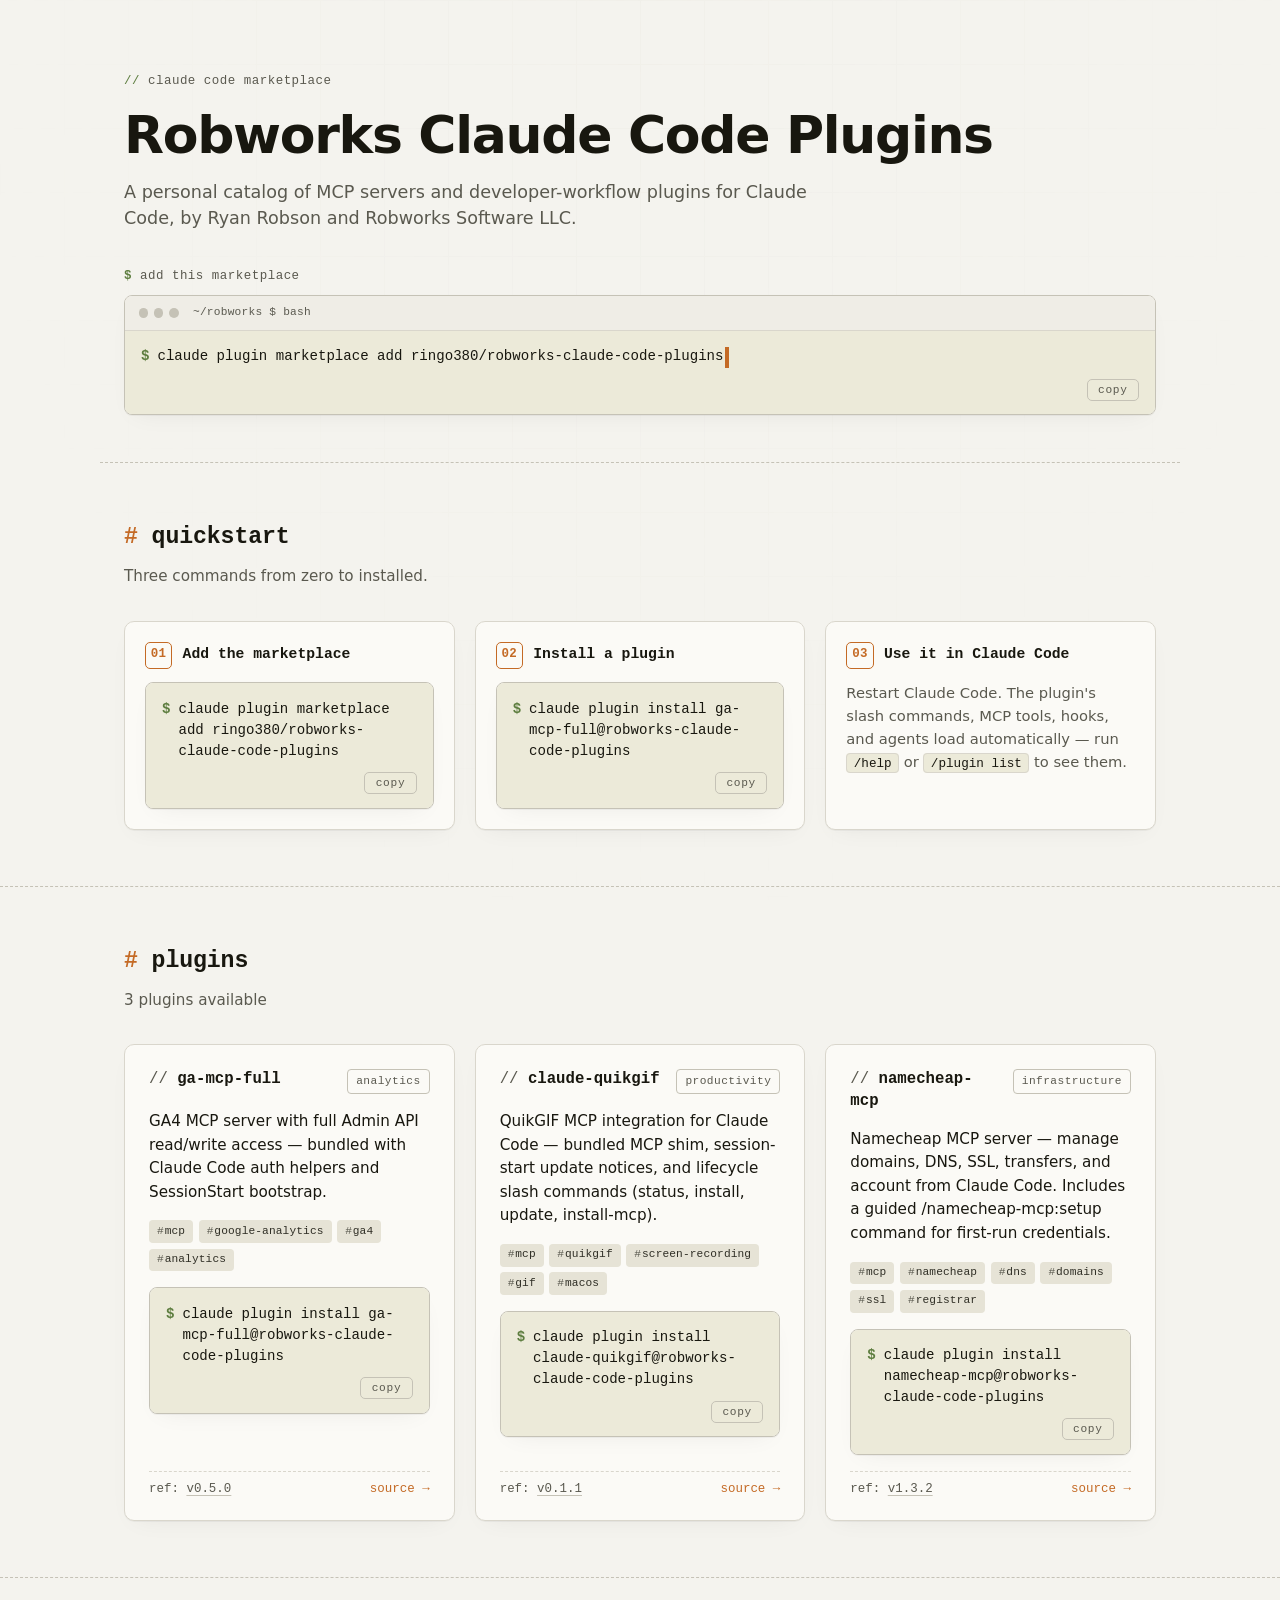
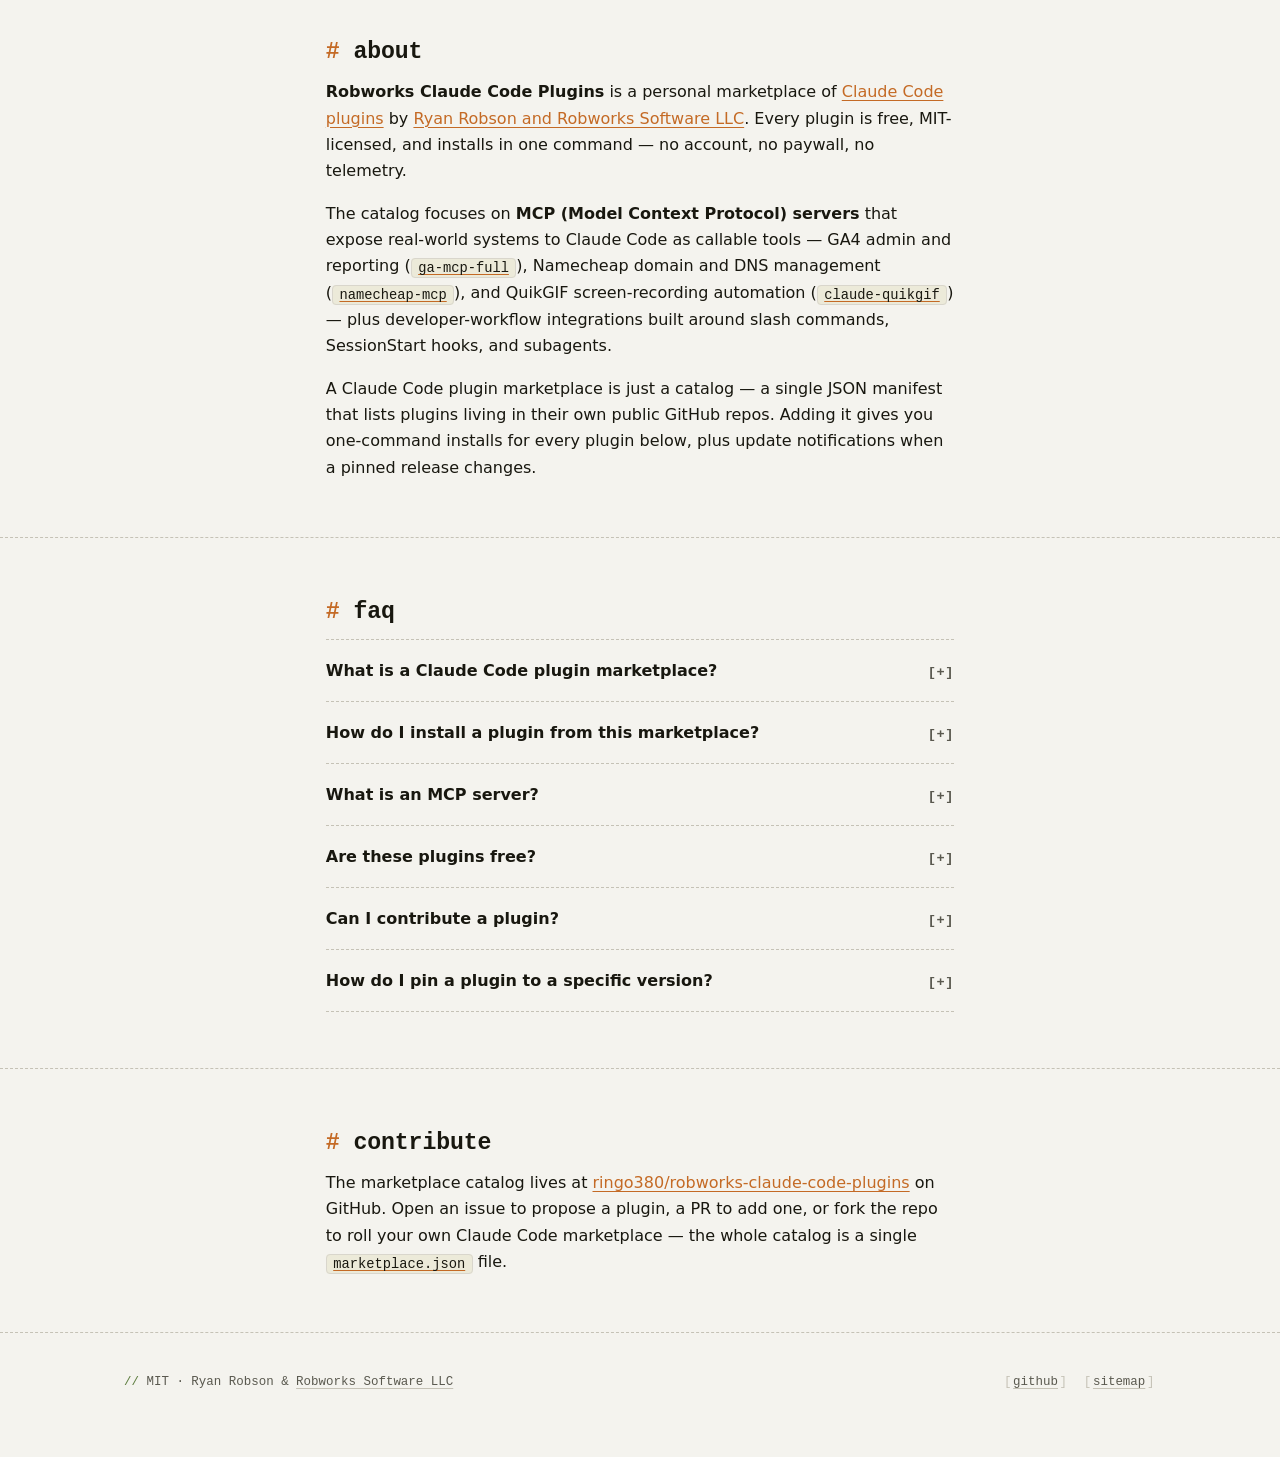
==== commit 5cba9410: "fix: address review issues from PR #1 - Drop Google Fonts CDN (docs/index.html, scripts/og-image.htm" ====
--- a/docs/index.html
+++ b/docs/index.html
@@ -26,10 +26,6 @@
   <meta name="twitter:description" content="Personal Claude Code plugin marketplace — MCP servers for Google Analytics, Namecheap, and QuikGIF, plus developer workflow plugins. Free, MIT-licensed, one-command install." />
   <meta name="twitter:image" content="https://code.robworks.info/og-image.png" />
   <meta name="twitter:image:alt" content="Robworks Claude Code Plugins marketplace" />
-
-  <link rel="preconnect" href="https://fonts.googleapis.com" />
-  <link rel="preconnect" href="https://fonts.gstatic.com" crossorigin />
-  <link rel="stylesheet" href="https://fonts.googleapis.com/css2?family=Inter:wght@400;500;600;700&family=JetBrains+Mono:wght@400;500;600&display=swap" />
 
   <link rel="stylesheet" href="./style.css" />
   <link rel="icon" href="data:image/svg+xml,%3Csvg xmlns='http://www.w3.org/2000/svg' viewBox='0 0 100 100'%3E%3Ctext y='.9em' font-size='90'%3E%E2%9A%99%EF%B8%8F%3C/text%3E%3C/svg%3E" />
@@ -204,7 +200,7 @@
           "name": "How do I install a plugin from this marketplace?",
           "acceptedAnswer": {
             "@type": "Answer",
-            "text": "Run claude plugin marketplace add ringo380/robworks-claude-code-plugins once, then claude plugin install <name>@robworks-claude-code-plugins for any plugin listed on this page."
+            "text": "Run claude plugin marketplace add ringo380/robworks-claude-code-plugins once to register the catalog, then claude plugin install <name>@robworks-claude-code-plugins for any plugin above. Inside an interactive Claude Code session, the slash-command equivalents are /plugin marketplace add … and /plugin install …."
           }
         },
         {
@@ -228,7 +224,7 @@
           "name": "Can I contribute a plugin?",
           "acceptedAnswer": {
             "@type": "Answer",
-            "text": "Yes — open an issue or PR at the source repository (github.com/ringo380/robworks-claude-code-plugins). See the Contributing a plugin section in the README for the criteria."
+            "text": "Yes — open an issue or PR at the source repository. See Contributing a plugin in the README for the criteria."
           }
         },
         {
@@ -236,7 +232,7 @@
           "name": "How do I pin a plugin to a specific version?",
           "acceptedAnswer": {
             "@type": "Answer",
-            "text": "Each plugin entry in marketplace.json carries a ref (branch or tag) or sha (exact commit). Every plugin on this page is already pinned to a tagged release; see the Pinned link on each card for the exact version."
+            "text": "Each plugin entry in marketplace.json carries a ref (branch or tag) or sha (exact commit). Every plugin on this page is already pinned to a tagged release; see the ref: link on each card for the exact version."
           }
         }
       ]
@@ -318,7 +314,7 @@
       <div class="container">
         <h2 id="plugins-heading">plugins</h2>
         <p class="section-meta" id="plugin-count">3 plugins available</p>
-        <div id="plugins-grid" class="grid" aria-live="polite">
+        <div id="plugins-grid" class="grid">
           <!-- BEGIN:PLUGIN-CARDS -->
           <article class="card" id="plugin-ga-mcp-full">
             <div class="card-header">
@@ -463,7 +459,7 @@
         </details>
         <details>
           <summary>How do I pin a plugin to a specific version?</summary>
-          <p>Each plugin entry in <code class="inline">marketplace.json</code> carries a <code class="inline">ref</code> (branch or tag) or <code class="inline">sha</code> (exact commit). Every plugin on this page is already pinned to a tagged release; see the "Pinned" link on each card for the exact version.</p>
+          <p>Each plugin entry in <code class="inline">marketplace.json</code> carries a <code class="inline">ref</code> (branch or tag) or <code class="inline">sha</code> (exact commit). Every plugin on this page is already pinned to a tagged release; see the <code class="inline">ref:</code> link on each card for the exact version.</p>
         </details>
       </div>
     </section>
@@ -487,8 +483,8 @@
     <div class="container footer-row">
       <span>MIT &middot; Ryan Robson &amp; <a href="https://robworks.info">Robworks Software LLC</a></span>
       <span class="footer-links">
-        <a href="https://github.com/ringo380/robworks-claude-code-plugins">github</a>
-        <a href="/sitemap.xml">sitemap</a>
+        <a href="https://github.com/ringo380/robworks-claude-code-plugins"><span aria-hidden="true">[</span>github<span aria-hidden="true">]</span></a>
+        <a href="/sitemap.xml"><span aria-hidden="true">[</span>sitemap<span aria-hidden="true">]</span></a>
       </span>
     </div>
   </footer>
--- a/docs/style.css
+++ b/docs/style.css
@@ -31,8 +31,8 @@
   --focus-ring-offset: 2px;
 
   /* Type */
-  --font-mono: "JetBrains Mono", ui-monospace, SFMono-Regular, "SF Mono", Menlo, Consolas, "Liberation Mono", monospace;
-  --font-sans: "Inter", ui-sans-serif, system-ui, -apple-system, "Segoe UI", Roboto, "Helvetica Neue", Arial, sans-serif;
+  --font-mono: ui-monospace, SFMono-Regular, "SF Mono", Menlo, Consolas, "Liberation Mono", monospace;
+  --font-sans: ui-sans-serif, system-ui, -apple-system, "Segoe UI", Roboto, "Helvetica Neue", Arial, sans-serif;
 
   --fs-eyebrow: 0.78rem;
   --fs-hero: clamp(2.1rem, 5.2vw, 3.25rem);
@@ -790,19 +790,11 @@
   flex-wrap: wrap;
 }
 
-footer .footer-links a::before {
-  content: "[";
+footer .footer-links a span[aria-hidden] {
   color: var(--border-strong);
-  margin-right: 0.1rem;
   text-decoration: none;
   display: inline-block;
-}
-footer .footer-links a::after {
-  content: "]";
-  color: var(--border-strong);
-  margin-left: 0.1rem;
-  text-decoration: none;
-  display: inline-block;
+  margin: 0 0.1rem;
 }
 
 /* ------------------------------------------------------------------
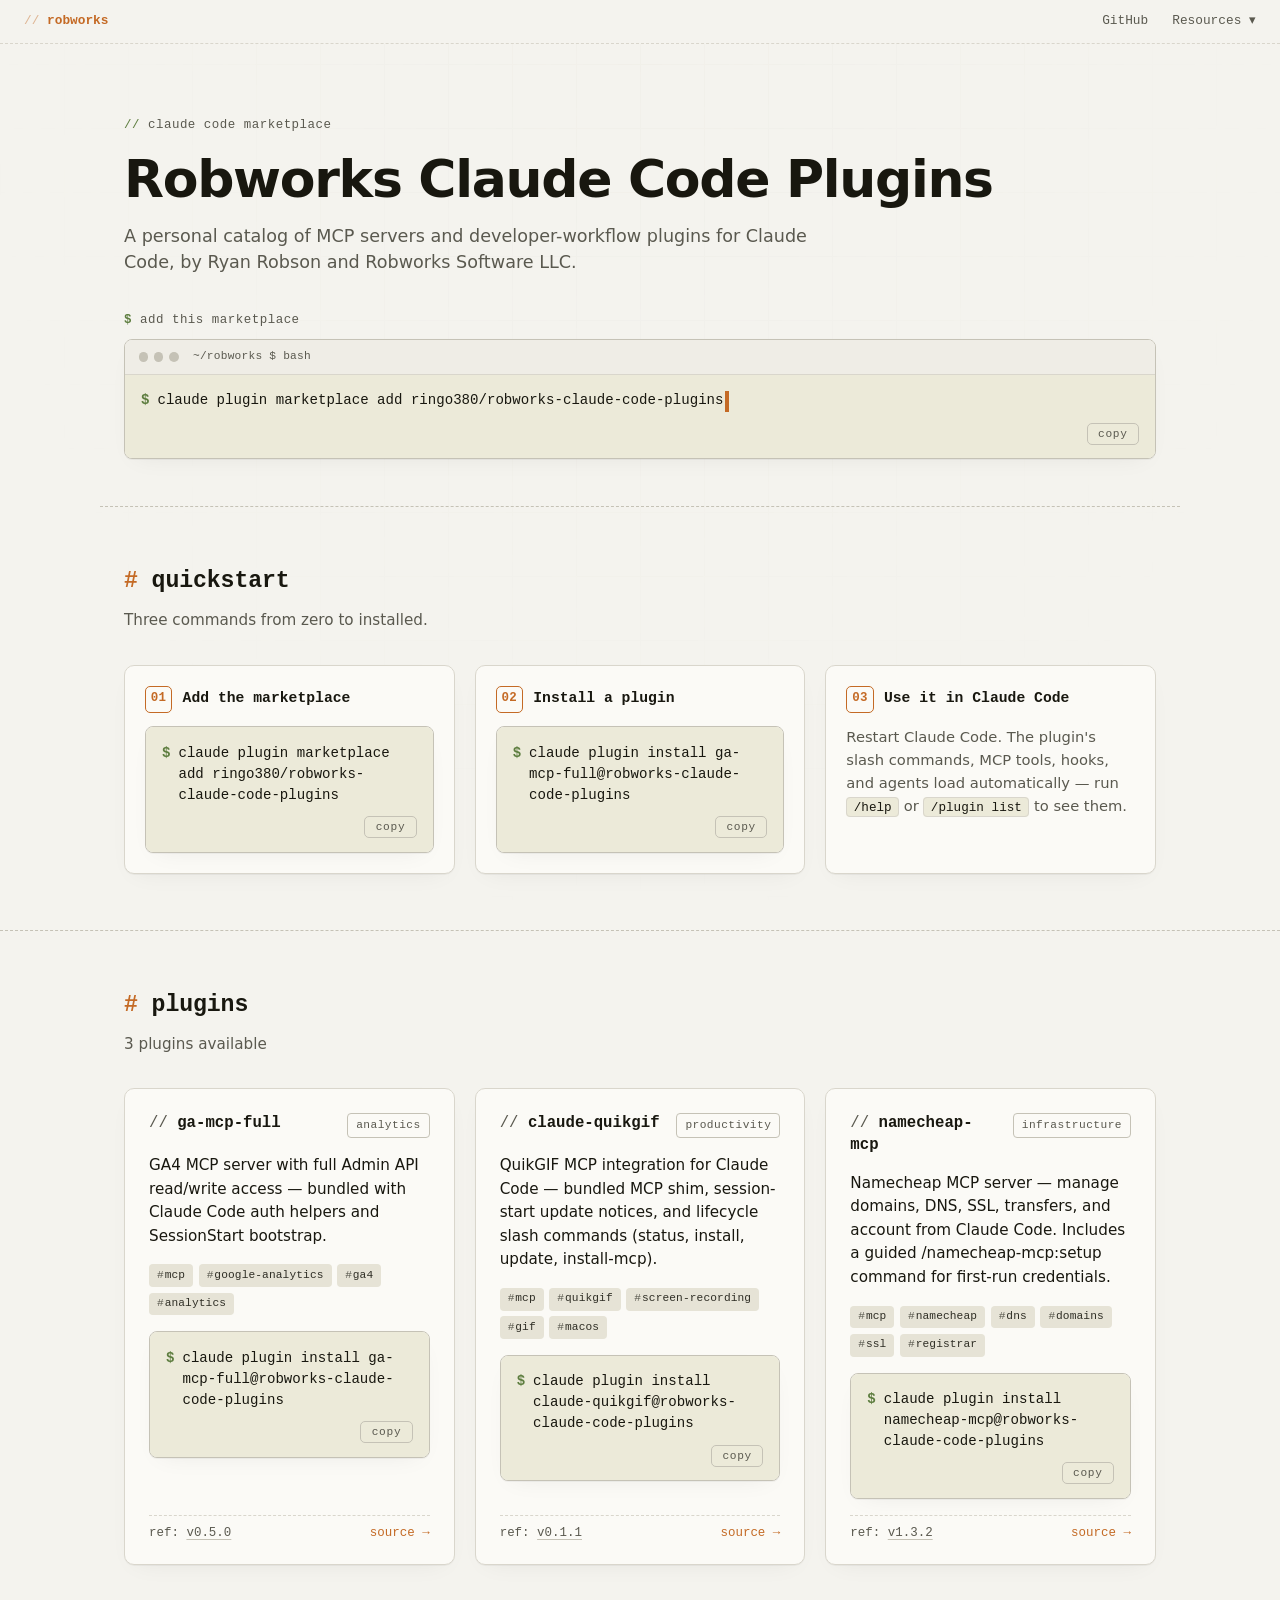
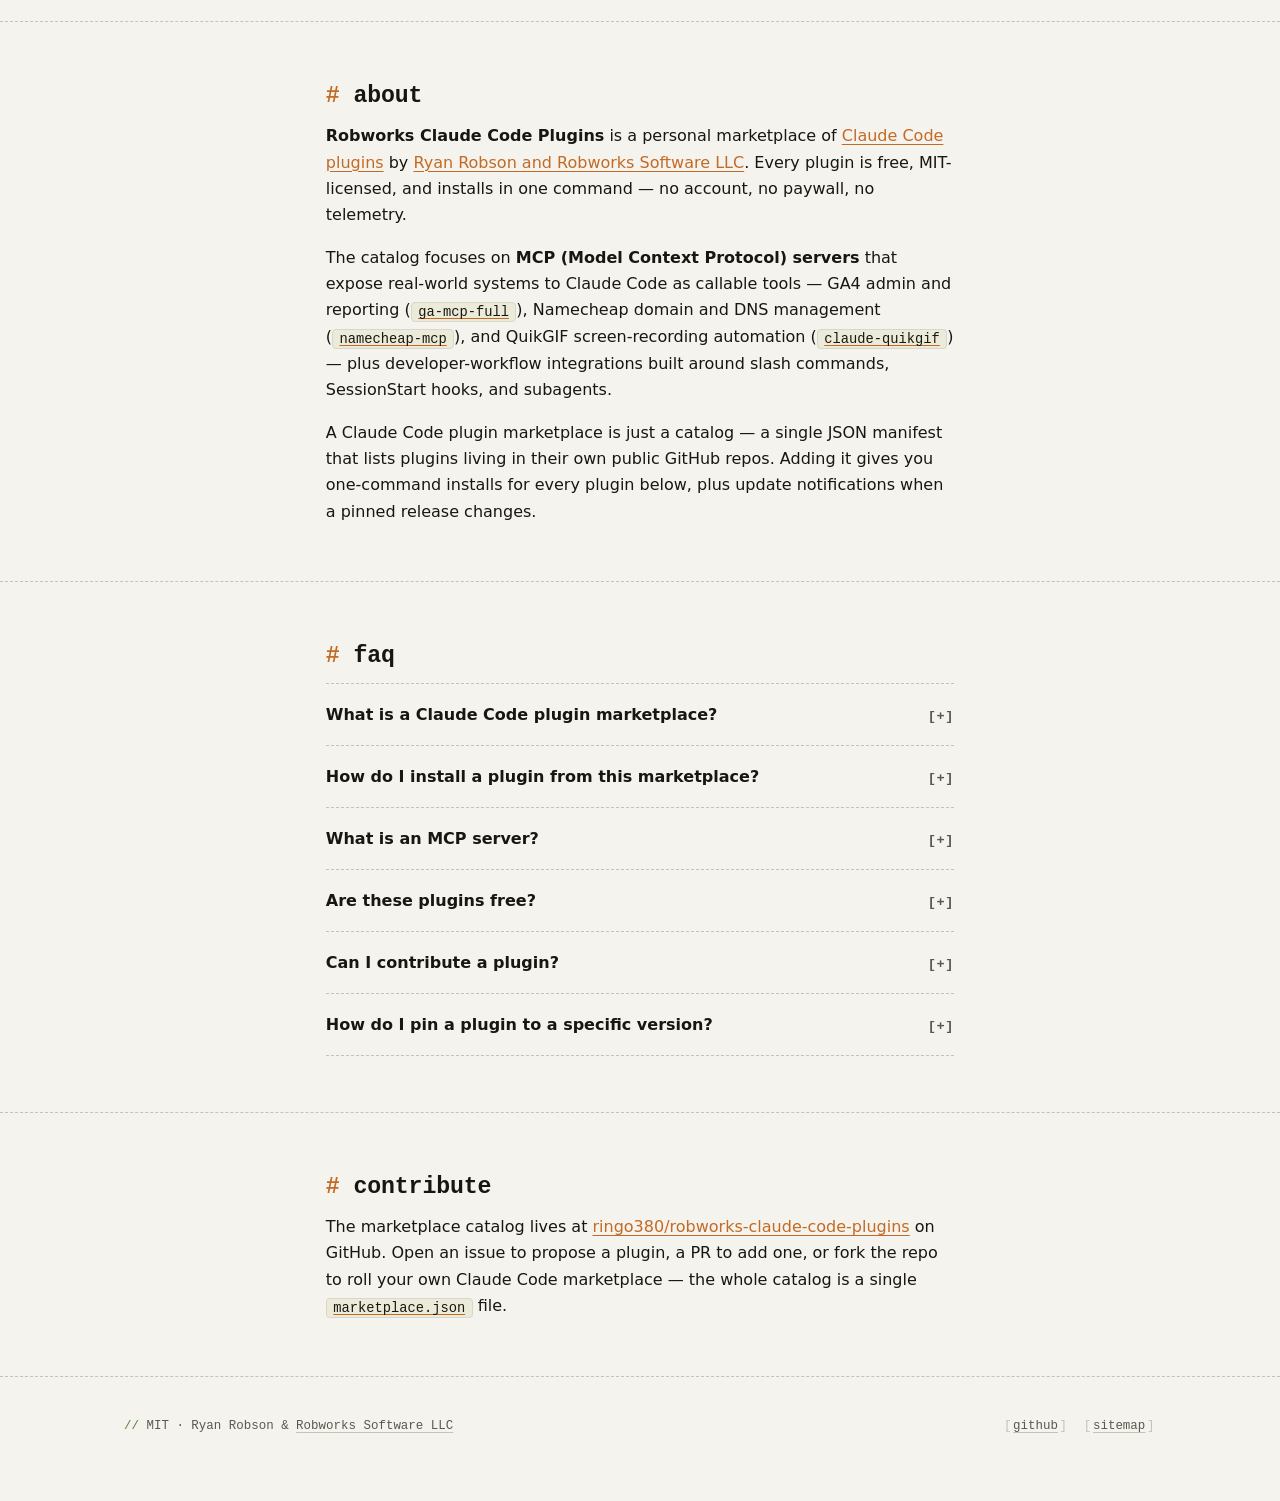
==== commit 9de85c54: "feat: add sticky navbar with robworks branding and resources dropdown Adds a monospace-styled sticky" ====
--- a/docs/index.html
+++ b/docs/index.html
@@ -245,6 +245,27 @@
 <body>
   <a class="skip" href="#plugins">Skip to plugins</a>
   <div id="copy-status" class="sr-only" role="status" aria-live="polite"></div>
+
+  <nav class="site-nav" aria-label="Site navigation">
+    <a class="nav-brand" href="https://robworks.info">robworks</a>
+    <div class="nav-links">
+      <a class="nav-link" href="https://github.com/ringo380" rel="noopener noreferrer">GitHub</a>
+      <details class="nav-dropdown">
+        <summary class="nav-link">Resources <span aria-hidden="true">▾</span></summary>
+        <ul role="list">
+          <li><a href="https://quikgif.com" rel="noopener noreferrer">quikgif.com</a></li>
+          <li><a href="https://querygrade.com" rel="noopener noreferrer">querygrade.com</a></li>
+          <li><a href="https://innodb.fyi" rel="noopener noreferrer">innodb.fyi</a></li>
+          <li><a href="https://runbook.fyi" rel="noopener noreferrer">runbook.fyi</a></li>
+          <li><a href="https://hexal.online" rel="noopener noreferrer">hexal.online</a></li>
+          <li><a href="https://notes.robworks.info" rel="noopener noreferrer">notes.robworks.info</a></li>
+          <li><a href="https://signals.robworks.info" rel="noopener noreferrer">signals.robworks.info</a></li>
+          <li><a href="https://training.robworks.info" rel="noopener noreferrer">training.robworks.info</a></li>
+          <li><a href="https://software.robworks.info" rel="noopener noreferrer">software.robworks.info</a></li>
+        </ul>
+      </details>
+    </div>
+  </nav>
 
   <header>
     <div class="container">
--- a/docs/style.css
+++ b/docs/style.css
@@ -130,6 +130,119 @@
 }
 
 /* ------------------------------------------------------------------
+   Navbar
+------------------------------------------------------------------- */
+.site-nav {
+  position: sticky;
+  top: 0;
+  z-index: 100;
+  display: flex;
+  align-items: center;
+  justify-content: space-between;
+  padding: 0 1.5rem;
+  height: 44px;
+  background: var(--bg);
+  border-bottom: 1px dashed var(--border);
+  font-family: var(--font-mono);
+  font-size: 0.8rem;
+}
+
+.nav-brand {
+  font-weight: 700;
+  color: var(--accent);
+  text-decoration: none;
+}
+
+.nav-brand::before {
+  content: "// ";
+  opacity: 0.45;
+  font-weight: 400;
+}
+
+.nav-brand:hover {
+  color: var(--accent-hover);
+  text-decoration: none;
+}
+
+.nav-links {
+  display: flex;
+  align-items: center;
+  gap: 1.5rem;
+}
+
+.nav-link {
+  color: var(--muted);
+  text-decoration: none;
+  cursor: pointer;
+  user-select: none;
+}
+
+.nav-link:hover {
+  color: var(--text);
+  text-decoration: none;
+}
+
+/* Dropdown */
+.nav-dropdown {
+  position: relative;
+}
+
+.nav-dropdown summary {
+  list-style: none;
+}
+
+.nav-dropdown summary::-webkit-details-marker {
+  display: none;
+}
+
+.nav-dropdown ul {
+  position: absolute;
+  right: 0;
+  top: calc(100% + 6px);
+  margin: 0;
+  padding: 0.4rem 0;
+  list-style: none;
+  background: var(--surface);
+  border: 1px solid var(--border);
+  min-width: 210px;
+  box-shadow: var(--shadow);
+}
+
+.nav-dropdown ul li a {
+  display: block;
+  padding: 0.3rem 1rem;
+  color: var(--muted);
+  font-size: 0.78rem;
+  text-decoration: none;
+}
+
+.nav-dropdown ul li a:hover {
+  color: var(--text);
+  background: var(--chip-bg);
+  text-decoration: none;
+}
+
+/* Offset anchors below sticky nav */
+:target,
+section[id],
+article[id] {
+  scroll-margin-top: 56px;
+}
+
+@media (max-width: 520px) {
+  .site-nav {
+    padding: 0 1rem;
+    font-size: 0.72rem;
+  }
+  .nav-links {
+    gap: 0.75rem;
+  }
+  .nav-brand::before {
+    display: none;
+  }
+}
+
+/* ------------------------------------------------------------------
    Focus
 ------------------------------------------------------------------- */
 :focus { outline: none; }
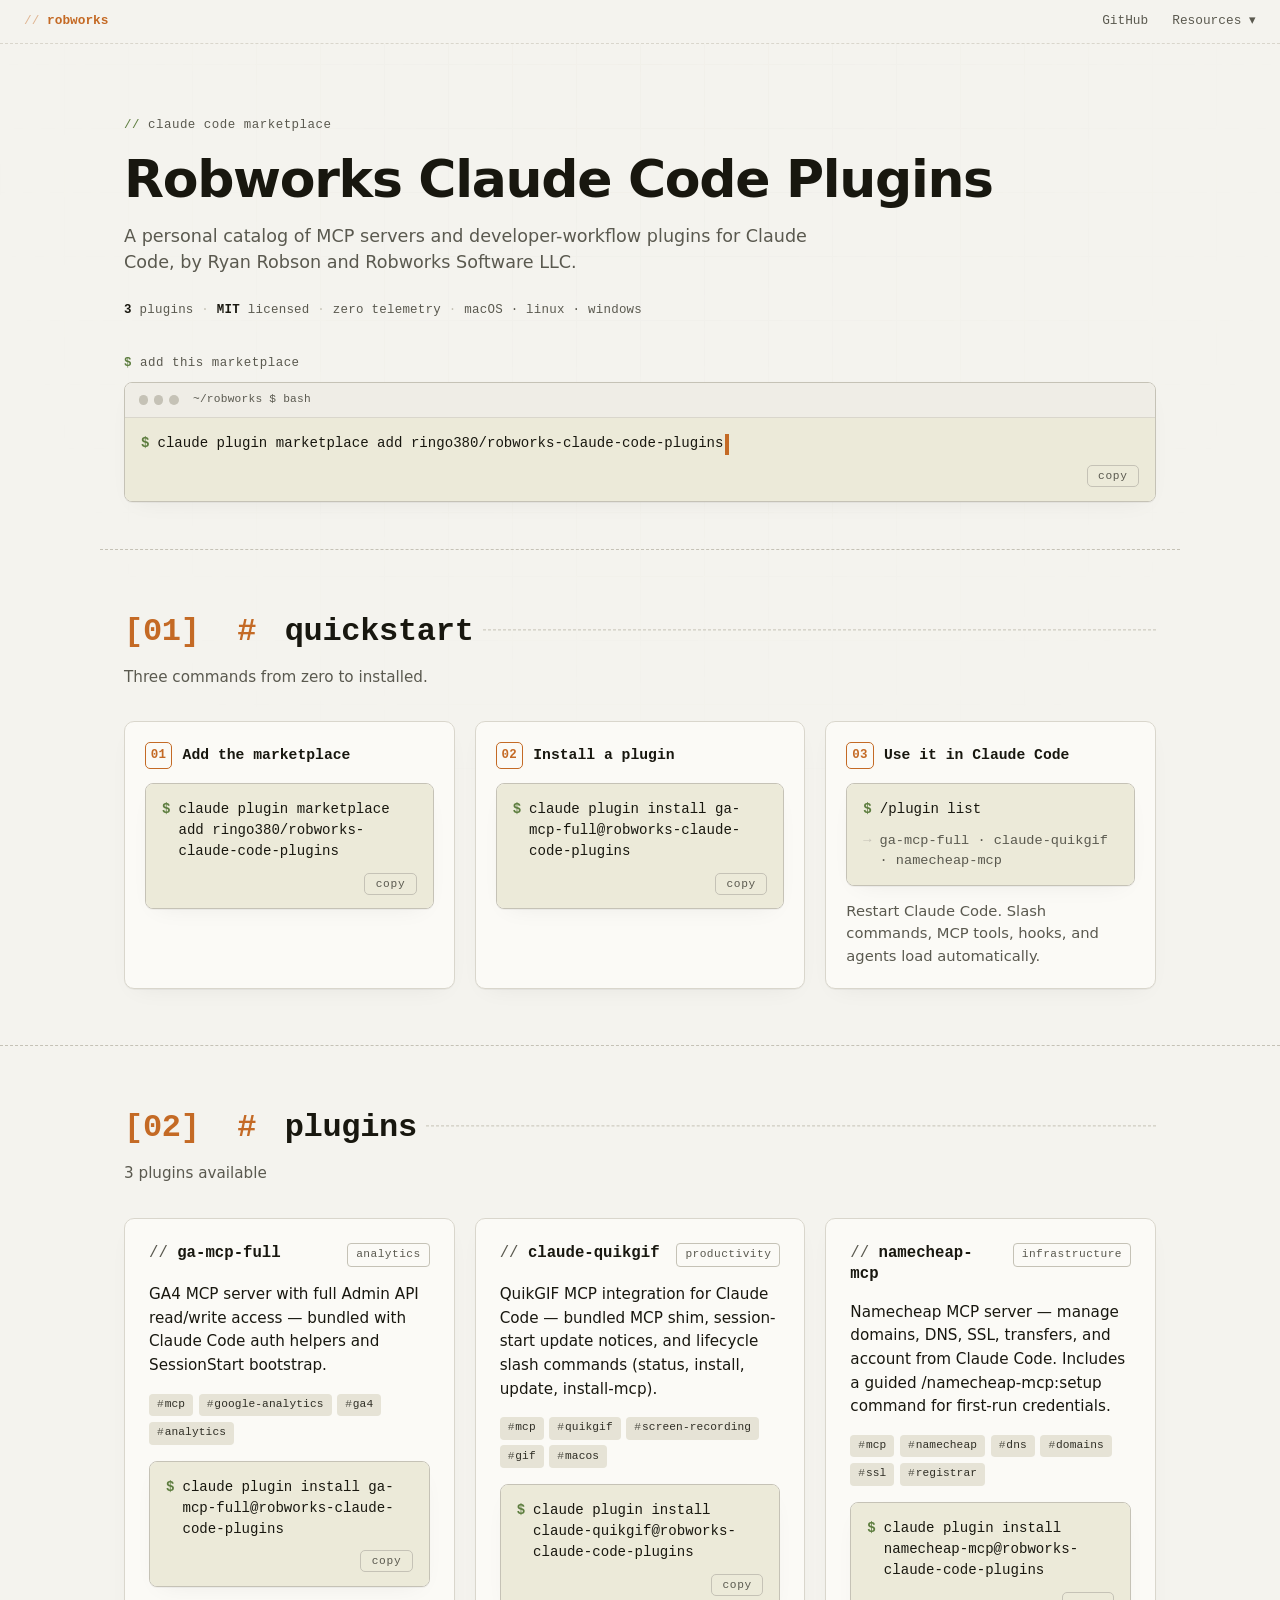
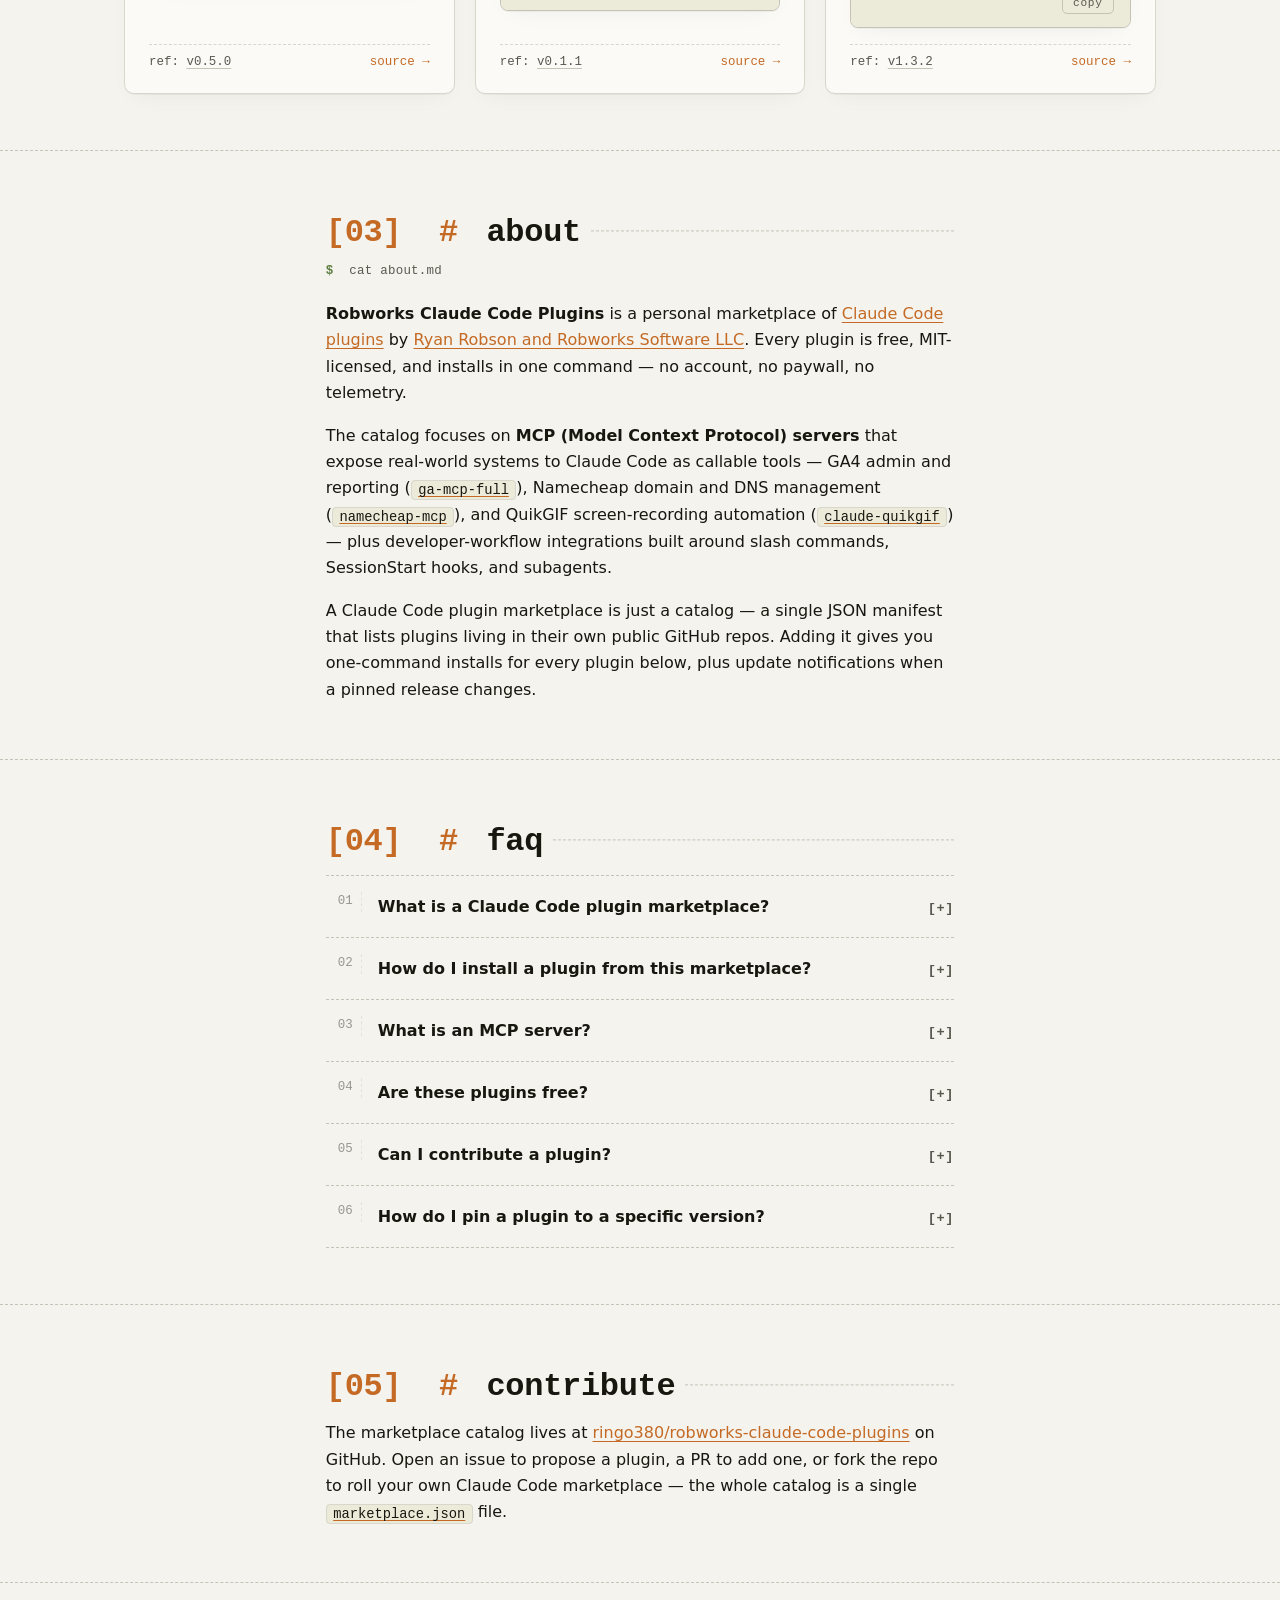
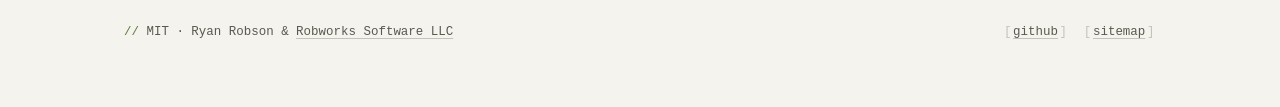
==== commit ff144b97: "design: editorial pass on catalog site (hero stats, numbered headings, FAQ gutter) - Promote section" ====
--- a/docs/index.html
+++ b/docs/index.html
@@ -273,6 +273,10 @@
       <h1>Robworks Claude Code Plugins</h1>
       <p class="tagline" id="tagline">A personal catalog of MCP servers and developer-workflow plugins for Claude Code, by Ryan Robson and Robworks Software LLC.</p>
 
+      <p class="hero-stats" aria-label="Catalog facts">
+        <span><strong>3</strong> plugins</span><span><strong>MIT</strong> licensed</span><span>zero telemetry</span><span>macOS · linux · windows</span>
+      </p>
+
       <p class="hero-cta-label">add this marketplace</p>
       <div class="terminal" aria-label="Marketplace install command">
         <div class="terminal-chrome" aria-hidden="true">
@@ -325,7 +329,17 @@
           </li>
           <li>
             <div class="step-label"><span class="step-num">03</span> Use it in Claude Code</div>
-            <p class="step-note">Restart Claude Code. The plugin's slash commands, MCP tools, hooks, and agents load automatically — run <code class="inline">/help</code> or <code class="inline">/plugin list</code> to see them.</p>
+            <div class="terminal">
+              <div class="terminal-body">
+                <div class="terminal-line">
+                  <code class="terminal-cmd">/plugin list</code>
+                </div>
+                <div class="terminal-line is-output">
+                  <code class="terminal-cmd">ga-mcp-full · claude-quikgif · namecheap-mcp</code>
+                </div>
+              </div>
+            </div>
+            <p class="step-note">Restart Claude Code. Slash commands, MCP tools, hooks, and agents load automatically.</p>
           </li>
         </ol>
       </div>
@@ -431,6 +445,7 @@
     <section id="about" aria-labelledby="about-heading">
       <div class="container prose">
         <h2 id="about-heading">about</h2>
+        <p class="prose-prompt" aria-hidden="true"><span>$</span> cat about.md</p>
         <p>
           <strong>Robworks Claude Code Plugins</strong> is a personal marketplace of
           <a href="https://code.claude.com/docs/en/plugins">Claude Code plugins</a> by
--- a/docs/style.css
+++ b/docs/style.css
@@ -141,10 +141,16 @@
   justify-content: space-between;
   padding: 0 1.5rem;
   height: 44px;
-  background: var(--bg);
+  background: color-mix(in srgb, var(--bg) 82%, transparent);
+  backdrop-filter: saturate(140%) blur(8px);
+  -webkit-backdrop-filter: saturate(140%) blur(8px);
   border-bottom: 1px dashed var(--border);
   font-family: var(--font-mono);
   font-size: 0.8rem;
+}
+
+@supports not ((backdrop-filter: blur(8px)) or (-webkit-backdrop-filter: blur(8px))) {
+  .site-nav { background: var(--bg); }
 }
 
 .nav-brand {
@@ -254,6 +260,11 @@
   outline: var(--focus-ring);
   outline-offset: var(--focus-ring-offset);
   border-radius: 4px;
+}
+
+::selection {
+  background: color-mix(in srgb, var(--accent) 28%, transparent);
+  color: var(--text);
 }
 
 /* ------------------------------------------------------------------
@@ -362,9 +373,29 @@
   font-family: var(--font-sans);
   font-size: 1.1rem;
   color: var(--muted);
-  margin: 0 0 2.25rem;
+  margin: 0 0 1.5rem;
   max-width: 62ch;
   line-height: 1.5;
+}
+
+.hero-stats {
+  font-family: var(--font-mono);
+  font-size: var(--fs-small);
+  color: var(--muted);
+  margin: 0 0 2rem;
+  letter-spacing: 0.02em;
+  font-variant-numeric: tabular-nums;
+  line-height: 1.8;
+}
+
+.hero-stats span + span::before {
+  content: " · ";
+  color: var(--border-strong);
+}
+
+.hero-stats strong {
+  color: var(--text);
+  font-weight: 600;
 }
 
 .hero-cta-label {
@@ -458,6 +489,17 @@
   color: var(--accent-prompt);
   font-weight: 600;
   flex-shrink: 0;
+}
+
+.terminal-line.is-output {
+  color: var(--muted);
+  font-size: 0.85rem;
+}
+
+.terminal-line.is-output::before {
+  content: "→";
+  color: var(--border-strong);
+  font-weight: 500;
 }
 
 /* Blinking caret (hero only) */
@@ -520,19 +562,37 @@
 /* ------------------------------------------------------------------
    Section headings
 ------------------------------------------------------------------- */
+main { counter-reset: section; }
+
+main > section { counter-increment: section; }
+
 h2 {
   font-family: var(--font-mono);
-  font-size: var(--fs-h2);
+  font-size: clamp(1.65rem, 3vw, 2rem);
   margin: 0 0 0.5rem;
-  letter-spacing: -0.005em;
+  letter-spacing: -0.01em;
   font-weight: 600;
   color: var(--text);
+  display: flex;
+  align-items: baseline;
+  gap: 0.6rem;
+  font-variant-numeric: tabular-nums;
 }
 
 h2::before {
-  content: "# ";
+  content: "[" counter(section, decimal-leading-zero) "]  # ";
   color: var(--accent);
   font-weight: 600;
+  flex-shrink: 0;
+  white-space: pre;
+}
+
+h2::after {
+  content: "";
+  flex: 1;
+  min-width: 2rem;
+  border-bottom: 1px dashed var(--border-strong);
+  transform: translateY(-0.3em);
 }
 
 .section-meta {
@@ -589,7 +649,10 @@
   font-size: 0.78rem;
   font-weight: 700;
   letter-spacing: 0.02em;
-}
+  font-variant-numeric: tabular-nums;
+}
+
+.card-footer .pinned { font-variant-numeric: tabular-nums; }
 
 .step-note {
   margin: 0;
@@ -632,6 +695,24 @@
 
 .card:hover {
   border-color: var(--border-strong);
+  box-shadow: var(--shadow), inset 3px 0 0 var(--accent);
+}
+
+@media (prefers-reduced-motion: no-preference) {
+  .card {
+    animation: card-rise 0.5s cubic-bezier(0.2, 0.7, 0.2, 1) both;
+  }
+  .grid > .card:nth-child(1) { animation-delay: 0ms; }
+  .grid > .card:nth-child(2) { animation-delay: 80ms; }
+  .grid > .card:nth-child(3) { animation-delay: 160ms; }
+  .grid > .card:nth-child(4) { animation-delay: 240ms; }
+  .grid > .card:nth-child(5) { animation-delay: 320ms; }
+  .grid > .card:nth-child(n + 6) { animation-delay: 400ms; }
+}
+
+@keyframes card-rise {
+  from { opacity: 0; transform: translateY(6px); }
+  to   { opacity: 1; transform: translateY(0); }
 }
 
 @media (prefers-reduced-motion: reduce) {
@@ -776,6 +857,22 @@
   margin-bottom: 0;
 }
 
+.prose .prose-prompt {
+  font-family: var(--font-mono);
+  font-size: var(--fs-small);
+  color: var(--muted);
+  margin: -0.25rem 0 1.25rem;
+  letter-spacing: 0.02em;
+  user-select: none;
+  line-height: 1.5;
+}
+
+.prose .prose-prompt span {
+  color: var(--accent-prompt);
+  font-weight: 600;
+  margin-right: 0.5rem;
+}
+
 .prose a {
   color: var(--accent);
   text-decoration: underline;
@@ -791,13 +888,39 @@
 /* ------------------------------------------------------------------
    FAQ
 ------------------------------------------------------------------- */
+#faq { counter-reset: faq; }
+
 #faq details {
   border-top: 1px dashed var(--border-strong);
-  padding: 1rem 0;
+  padding: 1rem 0 1rem 3.25rem;
+  position: relative;
+  counter-increment: faq;
+}
+
+#faq details::before {
+  content: counter(faq, decimal-leading-zero);
+  position: absolute;
+  left: 0;
+  top: 1rem;
+  width: 2.25rem;
+  text-align: right;
+  font-family: var(--font-mono);
+  font-size: 0.78rem;
+  color: var(--muted);
+  opacity: 0.6;
+  font-variant-numeric: tabular-nums;
+  border-right: 1px dashed var(--border);
+  padding-right: 0.5rem;
+  line-height: 1.6;
 }
 
 #faq details:last-of-type {
   border-bottom: 1px dashed var(--border-strong);
+}
+
+@media (max-width: 480px) {
+  #faq details { padding-left: 2.5rem; }
+  #faq details::before { width: 1.75rem; }
 }
 
 #faq summary {
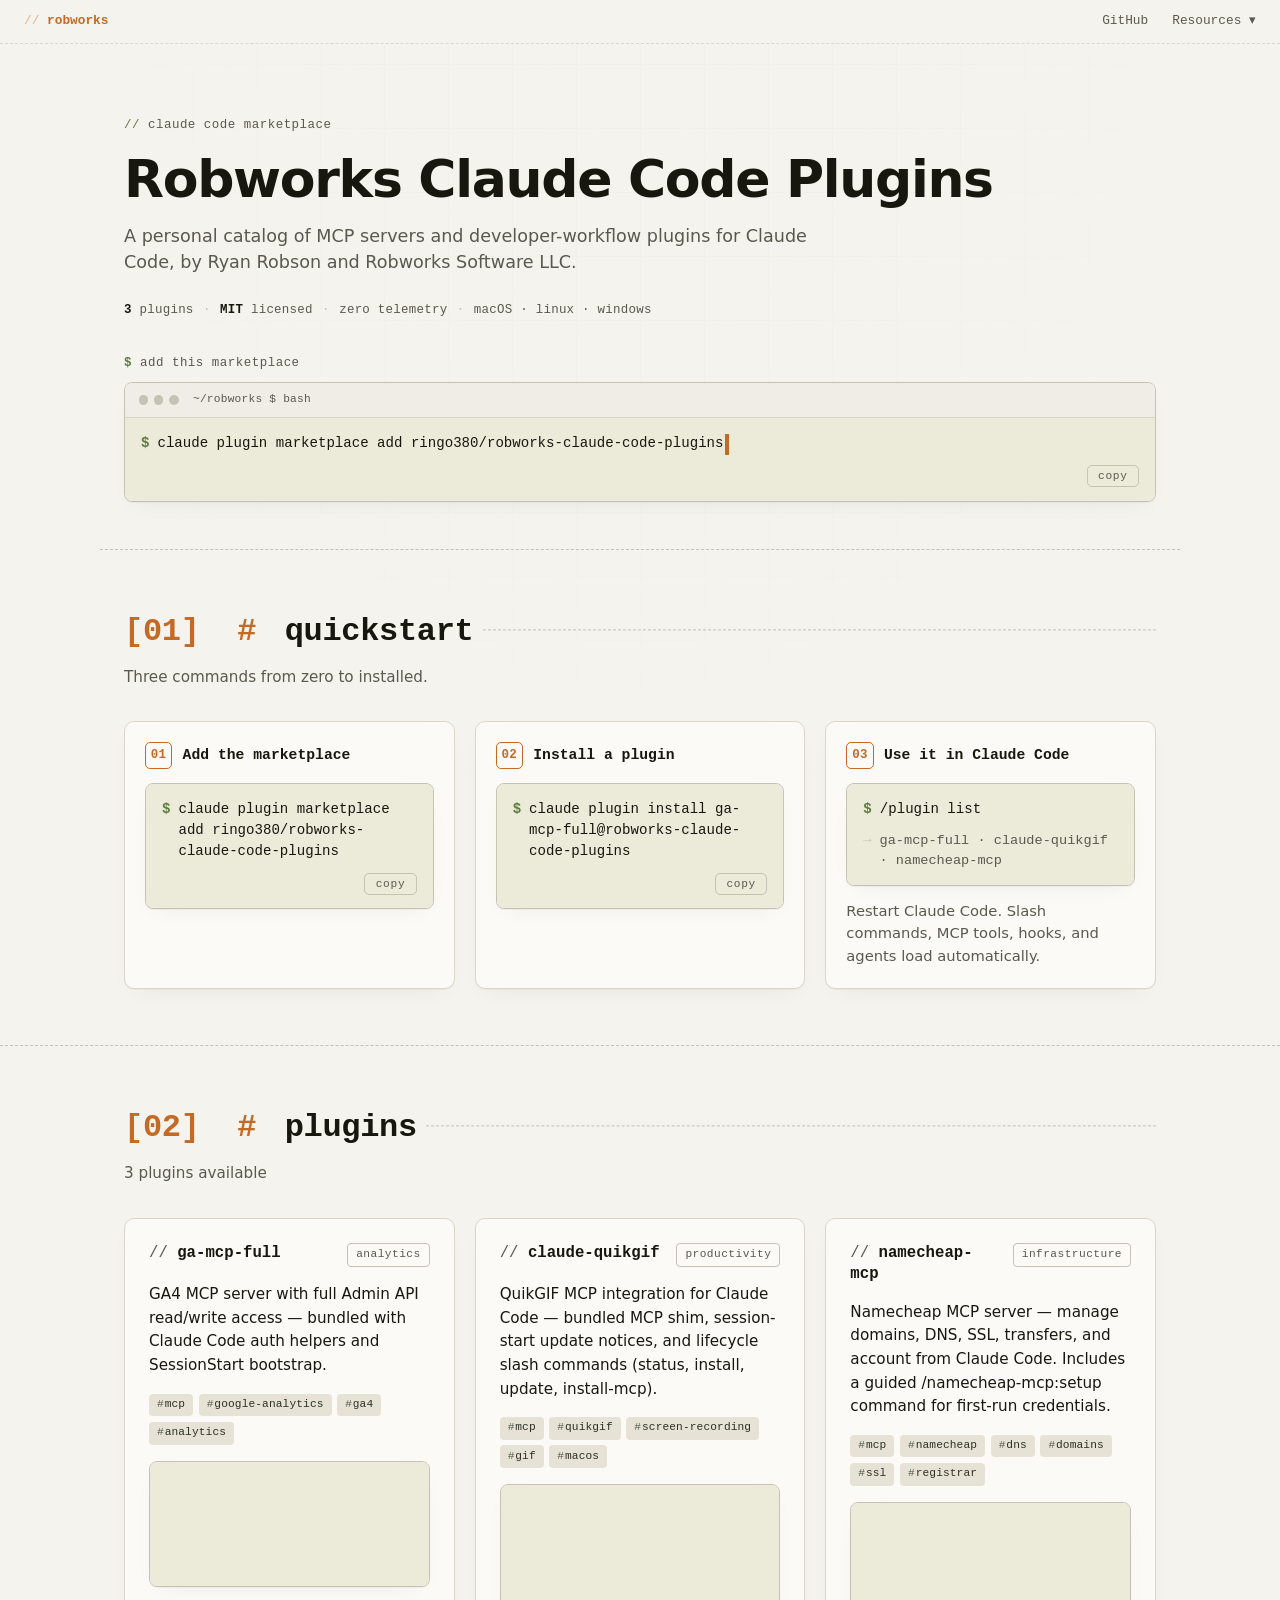
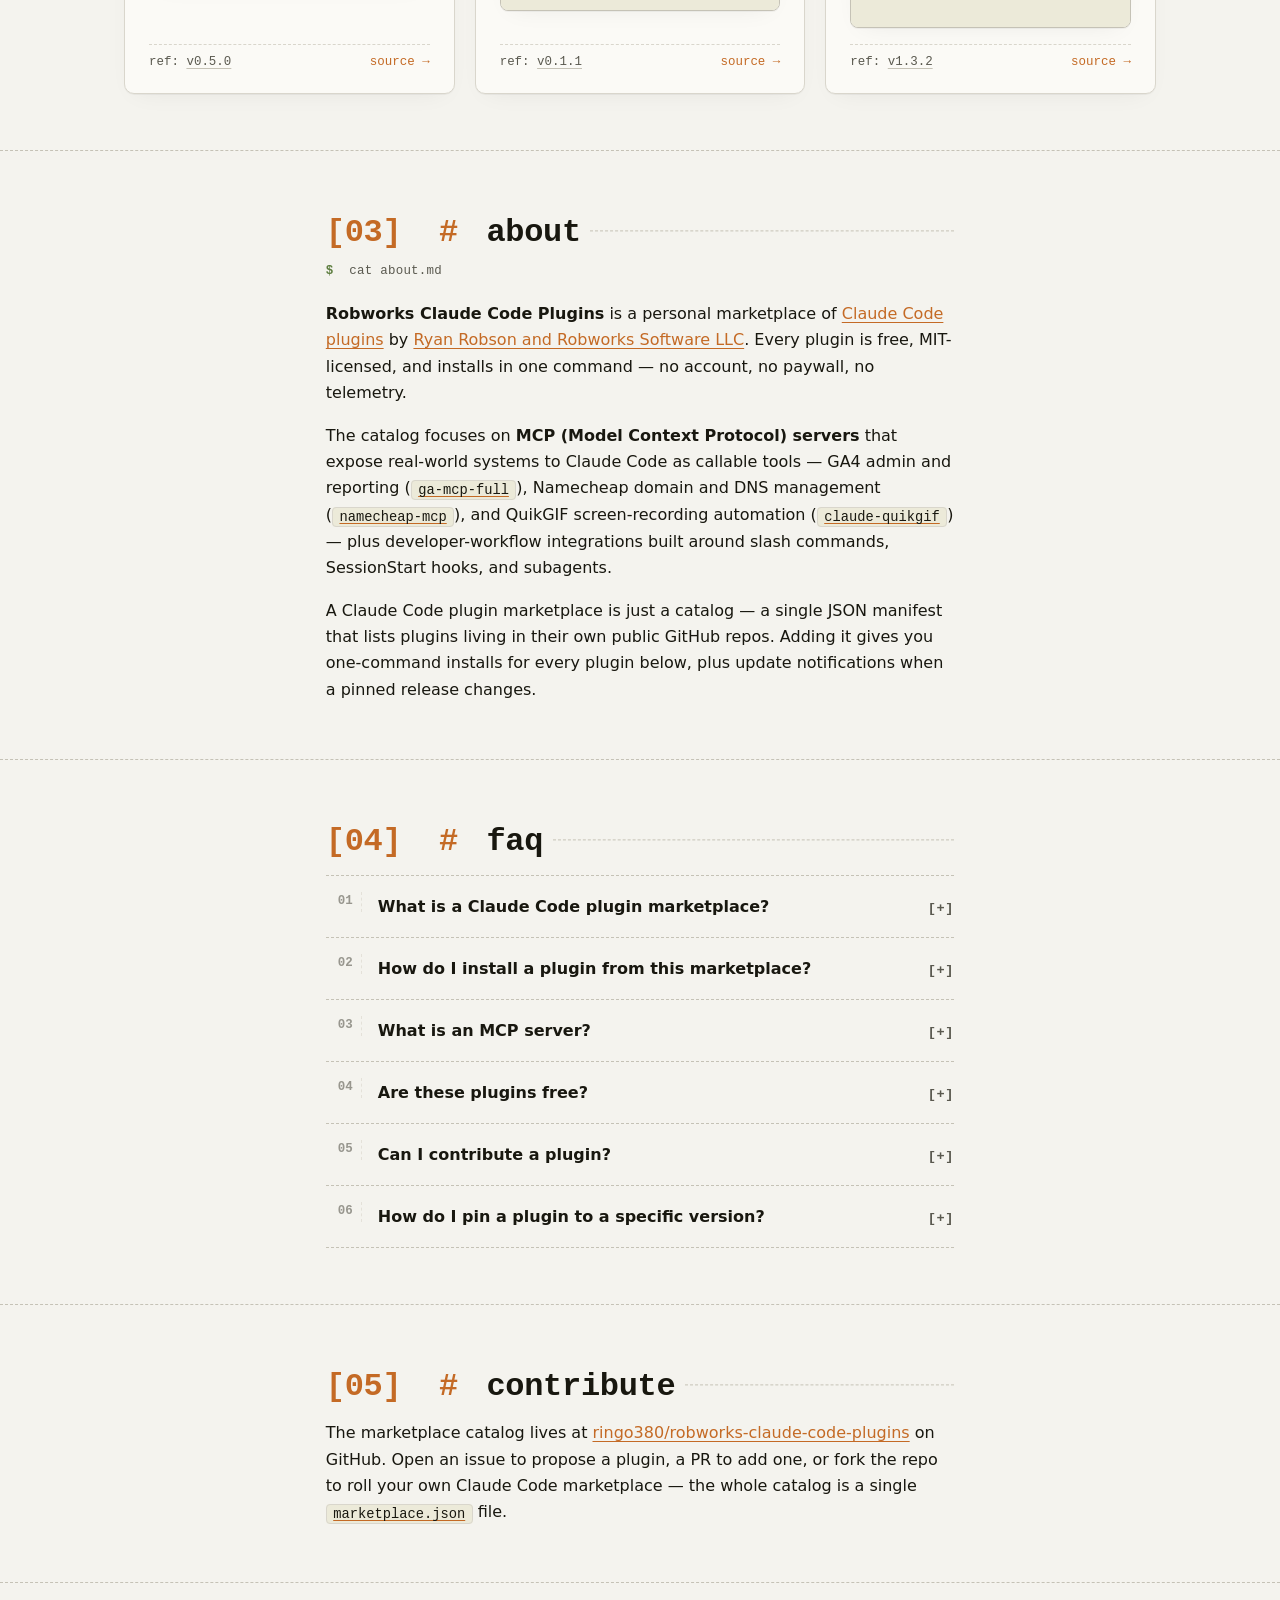
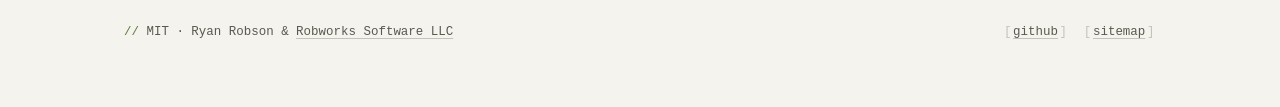
==== commit 632d838f: "a11y: move decorative chrome out of CSS pseudo-content into aria-hidden spans Addresses the full rev" ====
--- a/docs/index.html
+++ b/docs/index.html
@@ -273,8 +273,14 @@
       <h1>Robworks Claude Code Plugins</h1>
       <p class="tagline" id="tagline">A personal catalog of MCP servers and developer-workflow plugins for Claude Code, by Ryan Robson and Robworks Software LLC.</p>
 
-      <p class="hero-stats" aria-label="Catalog facts">
-        <span><strong>3</strong> plugins</span><span><strong>MIT</strong> licensed</span><span>zero telemetry</span><span>macOS · linux · windows</span>
+      <p class="hero-stats">
+        <span><strong id="hero-plugin-count">3</strong> plugins</span>
+        <span class="sep" aria-hidden="true"> · </span>
+        <span><strong>MIT</strong> licensed</span>
+        <span class="sep" aria-hidden="true"> · </span>
+        <span>zero telemetry</span>
+        <span class="sep" aria-hidden="true"> · </span>
+        <span>macOS <span aria-hidden="true">·</span> linux <span aria-hidden="true">·</span> windows</span>
       </p>
 
       <p class="hero-cta-label">add this marketplace</p>
@@ -298,7 +304,7 @@
   <main>
     <section id="quickstart" aria-labelledby="quickstart-heading">
       <div class="container">
-        <h2 id="quickstart-heading">quickstart</h2>
+        <h2 id="quickstart-heading"><span class="section-num" aria-hidden="true">[01]  # </span>quickstart</h2>
         <p class="section-meta">Three commands from zero to installed.</p>
         <ol class="steps">
           <li>
@@ -335,7 +341,8 @@
                   <code class="terminal-cmd">/plugin list</code>
                 </div>
                 <div class="terminal-line is-output">
-                  <code class="terminal-cmd">ga-mcp-full · claude-quikgif · namecheap-mcp</code>
+                  <span class="output-arrow" aria-hidden="true">→</span>
+                  <code class="terminal-cmd">ga-mcp-full <span aria-hidden="true">·</span> claude-quikgif <span aria-hidden="true">·</span> namecheap-mcp</code>
                 </div>
               </div>
             </div>
@@ -347,7 +354,7 @@
 
     <section id="plugins" aria-labelledby="plugins-heading">
       <div class="container">
-        <h2 id="plugins-heading">plugins</h2>
+        <h2 id="plugins-heading"><span class="section-num" aria-hidden="true">[02]  # </span>plugins</h2>
         <p class="section-meta" id="plugin-count">3 plugins available</p>
         <div id="plugins-grid" class="grid">
           <!-- BEGIN:PLUGIN-CARDS -->
@@ -444,7 +451,7 @@
 
     <section id="about" aria-labelledby="about-heading">
       <div class="container prose">
-        <h2 id="about-heading">about</h2>
+        <h2 id="about-heading"><span class="section-num" aria-hidden="true">[03]  # </span>about</h2>
         <p class="prose-prompt" aria-hidden="true"><span>$</span> cat about.md</p>
         <p>
           <strong>Robworks Claude Code Plugins</strong> is a personal marketplace of
@@ -472,29 +479,29 @@
 
     <section id="faq" aria-labelledby="faq-heading">
       <div class="container prose">
-        <h2 id="faq-heading">faq</h2>
+        <h2 id="faq-heading"><span class="section-num" aria-hidden="true">[04]  # </span>faq</h2>
         <details>
-          <summary>What is a Claude Code plugin marketplace?</summary>
+          <summary><span class="faq-num" aria-hidden="true">01</span>What is a Claude Code plugin marketplace?</summary>
           <p>A catalog of plugins — MCP servers, slash commands, agents, skills, and hooks — you can add to Claude Code in one command. Once added, you can discover and install any plugin from your terminal, and stay in sync with the latest pinned releases.</p>
         </details>
         <details>
-          <summary>How do I install a plugin from this marketplace?</summary>
+          <summary><span class="faq-num" aria-hidden="true">02</span>How do I install a plugin from this marketplace?</summary>
           <p>Run <code class="inline">claude plugin marketplace add ringo380/robworks-claude-code-plugins</code> once to register the catalog, then <code class="inline">claude plugin install &lt;name&gt;@robworks-claude-code-plugins</code> for any plugin above. Inside an interactive Claude Code session, the slash-command equivalents are <code class="inline">/plugin marketplace add …</code> and <code class="inline">/plugin install …</code>.</p>
         </details>
         <details>
-          <summary>What is an MCP server?</summary>
+          <summary><span class="faq-num" aria-hidden="true">03</span>What is an MCP server?</summary>
           <p>An MCP (Model Context Protocol) server exposes tools and resources to an LLM client like Claude Code. Every plugin on this page bundles an MCP server — invoke its tools from plain-language prompts in Claude Code, no custom client code required.</p>
         </details>
         <details>
-          <summary>Are these plugins free?</summary>
+          <summary><span class="faq-num" aria-hidden="true">04</span>Are these plugins free?</summary>
           <p>Yes. Every plugin is MIT-licensed and free to install and use. Some need third-party credentials (a Namecheap API key, a Google Analytics property, a QuikGIF license) that you configure separately — the plugin never charges you.</p>
         </details>
         <details>
-          <summary>Can I contribute a plugin?</summary>
+          <summary><span class="faq-num" aria-hidden="true">05</span>Can I contribute a plugin?</summary>
           <p>Yes — open an issue or PR at the <a href="https://github.com/ringo380/robworks-claude-code-plugins">source repository</a>. See <a href="https://github.com/ringo380/robworks-claude-code-plugins#contributing-a-plugin">Contributing a plugin</a> in the README for the criteria.</p>
         </details>
         <details>
-          <summary>How do I pin a plugin to a specific version?</summary>
+          <summary><span class="faq-num" aria-hidden="true">06</span>How do I pin a plugin to a specific version?</summary>
           <p>Each plugin entry in <code class="inline">marketplace.json</code> carries a <code class="inline">ref</code> (branch or tag) or <code class="inline">sha</code> (exact commit). Every plugin on this page is already pinned to a tagged release; see the <code class="inline">ref:</code> link on each card for the exact version.</p>
         </details>
       </div>
@@ -502,7 +509,7 @@
 
     <section id="contribute" aria-labelledby="contribute-heading">
       <div class="container prose">
-        <h2 id="contribute-heading">contribute</h2>
+        <h2 id="contribute-heading"><span class="section-num" aria-hidden="true">[05]  # </span>contribute</h2>
         <p>
           The marketplace catalog lives at
           <a href="https://github.com/ringo380/robworks-claude-code-plugins">ringo380/robworks-claude-code-plugins</a>
@@ -612,6 +619,7 @@
     async function refreshFromRemote() {
       const host = document.getElementById("plugins-grid");
       const count = document.getElementById("plugin-count");
+      const heroCount = document.getElementById("hero-plugin-count");
       const tagline = document.getElementById("tagline");
       if (!host) return;
       try {
@@ -626,6 +634,10 @@
 
         if (count) {
           count.textContent = `${plugins.length} plugin${plugins.length === 1 ? "" : "s"} available`;
+        }
+
+        if (heroCount) {
+          heroCount.textContent = String(plugins.length);
         }
 
         if (plugins.length === 0) return;
--- a/docs/style.css
+++ b/docs/style.css
@@ -388,9 +388,9 @@
   line-height: 1.8;
 }
 
-.hero-stats span + span::before {
-  content: " · ";
+.hero-stats .sep {
   color: var(--border-strong);
+  margin: 0 0.1rem;
 }
 
 .hero-stats strong {
@@ -497,9 +497,13 @@
 }
 
 .terminal-line.is-output::before {
-  content: "→";
+  content: none;
+}
+
+.terminal-line .output-arrow {
   color: var(--border-strong);
   font-weight: 500;
+  flex-shrink: 0;
 }
 
 /* Blinking caret (hero only) */
@@ -562,10 +566,6 @@
 /* ------------------------------------------------------------------
    Section headings
 ------------------------------------------------------------------- */
-main { counter-reset: section; }
-
-main > section { counter-increment: section; }
-
 h2 {
   font-family: var(--font-mono);
   font-size: clamp(1.65rem, 3vw, 2rem);
@@ -579,8 +579,7 @@
   font-variant-numeric: tabular-nums;
 }
 
-h2::before {
-  content: "[" counter(section, decimal-leading-zero) "]  # ";
+h2 .section-num {
   color: var(--accent);
   font-weight: 600;
   flex-shrink: 0;
@@ -888,17 +887,13 @@
 /* ------------------------------------------------------------------
    FAQ
 ------------------------------------------------------------------- */
-#faq { counter-reset: faq; }
-
 #faq details {
   border-top: 1px dashed var(--border-strong);
   padding: 1rem 0 1rem 3.25rem;
   position: relative;
-  counter-increment: faq;
-}
-
-#faq details::before {
-  content: counter(faq, decimal-leading-zero);
+}
+
+#faq .faq-num {
   position: absolute;
   left: 0;
   top: 1rem;
@@ -920,7 +915,7 @@
 
 @media (max-width: 480px) {
   #faq details { padding-left: 2.5rem; }
-  #faq details::before { width: 1.75rem; }
+  #faq .faq-num { width: 1.75rem; }
 }
 
 #faq summary {
